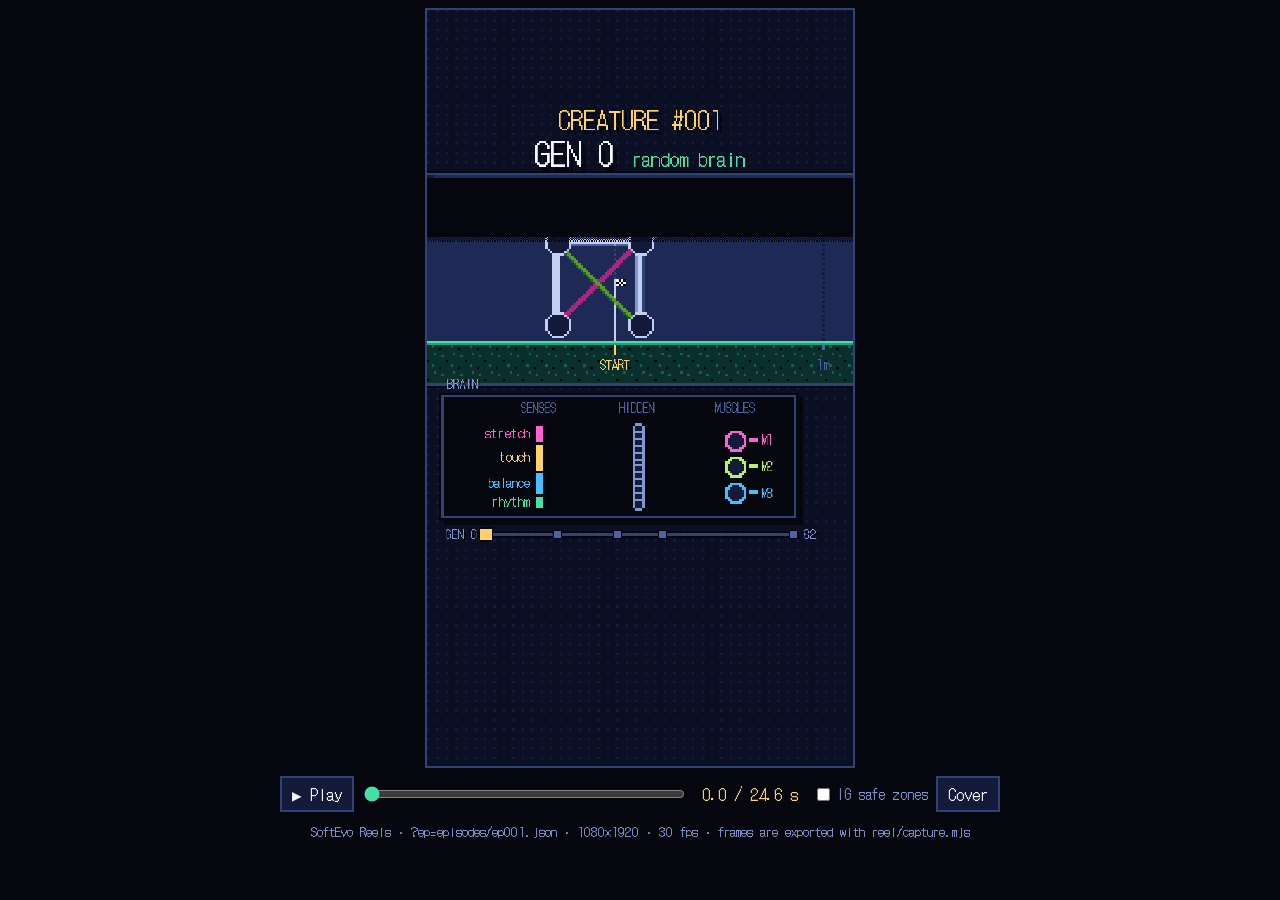
==== reel/index.html @ a3f1c566 "リール (Instagram の縦動画) の枠組みを追加 — 英語のみ - reel/make-episode.mjs: 体 (おまかせ・オーディション --cast) を進化させ、見せ場の世代を自動" ====
<!DOCTYPE html>
<html lang="en">
<head>
<meta charset="UTF-8">
<meta name="viewport" content="width=device-width, initial-scale=1.0">
<title>SoftEvo Reels</title>
<link rel="icon" href="../icons/icon-192.png">
<link rel="stylesheet" href="../fonts/dotgothic16.css">
<style>
  :root { --ink: #05060e; --n1: #0b0f24; --n2: #131a3a; --n4: #304377; --n6: #8197cf; --white: #f5f7ff; --t3: #43e0a8; --g2: #ffd166; }
  * { box-sizing: border-box; }
  body { margin: 0; background: var(--ink); color: var(--white); font-family: "DotGothic16", monospace; min-height: 100vh; display: flex; flex-direction: column; align-items: center; gap: 10px; padding: 10px; }
  #frame { height: min(84vh, calc((100vw - 20px) * 16 / 9)); aspect-ratio: 9 / 16; image-rendering: pixelated; background: var(--n1); outline: 2px solid var(--n4); }
  .bar { display: flex; gap: 8px; align-items: center; flex-wrap: wrap; justify-content: center; width: min(100%, 720px); }
  .bar button, .bar select { font: inherit; color: var(--white); background: var(--n2); border: 2px solid var(--n4); padding: 4px 10px; cursor: pointer; }
  .bar button:hover { background: var(--n4); }
  .bar input[type=range] { flex: 1; min-width: 160px; accent-color: var(--t3); }
  .bar label { display: flex; gap: 4px; align-items: center; color: var(--n6); font-size: 14px; }
  #time { font-variant-numeric: tabular-nums; min-width: 110px; text-align: center; color: var(--g2); }
  #note { color: var(--n6); font-size: 13px; text-align: center; max-width: 720px; }
  /* SoftEvo の描画部品はここで描いてから、1枚の 1080×1920 に合成する (画面には出さない) */
  #work { position: fixed; left: -4000px; top: 0; }
</style>
</head>
<body>
<canvas id="frame" width="1080" height="1920"></canvas>
<div class="bar">
  <button id="play">▶ Play</button>
  <input id="seek" type="range" min="0" max="0" value="0">
  <span id="time">0.0 / 0.0 s</span>
  <label><input id="guides" type="checkbox"> IG safe zones</label>
  <button id="cover">Cover</button>
</div>
<div id="note">SoftEvo Reels · ?ep=episodes/ep001.json · 1080×1920 · 30 fps · frames are exported with reel/capture.mjs</div>
<div id="work"><canvas id="w-world"></canvas><canvas id="w-brain"></canvas><canvas id="w-cover"></canvas></div>
<script type="module" src="reel.js"></script>
</body>
</html>
---- fonts/dotgothic16.css ----
/* DotGothic16 (SIL Open Font License 1.1 / fonts/OFL-DotGothic16.txt) — @fontsource/dotgothic16 から。必要な文字の分だけ読み込まれる */
@font-face {
  font-family: 'DotGothic16';
  font-style: normal;
  font-display: block;
  font-weight: 400;
  src: url(./dotgothic16-0-400-normal.woff2) format('woff2');
  unicode-range: U+25ee8,U+25f23,U+25f5c,U+25fd4,U+25fe0,U+25ffb,U+2600c,U+26017,U+26060,U+260ed,U+26222,U+2626a,U+26270,U+26286,U+2634c,U+26402,U+2667e,U+266b0,U+2671d,U+268dd,U+268ea,U+26951,U+2696f,U+26999,U+269dd,U+26a1e,U+26a58,U+26a8c,U+26ab7,U+26aff,U+26c29,U+26c73,U+26c9e,U+26cdd,U+26e40,U+26e65,U+26f94,U+26ff6-26ff8,U+270f4,U+2710d,U+27139,U+273da-273db,U+273fe,U+27410,U+27449,U+27614-27615,U+27631,U+27684,U+27693,U+2770e,U+27723,U+27752,U+278b2,U+27985,U+279b4,U+27a84,U+27bb3,U+27bbe,U+27bc7,U+27c3c,U+27cb8,U+27d73,U+27da0,U+27e10,U+27eaf,U+27fb7,U+2808a,U+280bb,U+28277,U+28282,U+282f3,U+283cd,U+2840c,U+28455,U+284dc,U+2856b,U+285c8-285c9,U+286d7,U+286fa,U+28946,U+28949,U+2896b,U+28987-28988,U+289ba-289bb,U+28a1e,U+28a29,U+28a43,U+28a71,U+28a99,U+28acd,U+28add,U+28ae4,U+28bc1,U+28bef,U+28cdd,U+28d10,U+28d71,U+28dfb,U+28e0f,U+28e17,U+28e1f,U+28e36,U+28e89,U+28eeb,U+28ef6,U+28f32,U+28ff8,U+292a0,U+292b1,U+29490,U+295cf,U+2967f,U+296f0,U+29719,U+29750,U+29810,U+298c6,U+29a72,U+29d4b,U+29ddb,U+29e15,U+29e3d,U+29e49,U+29e8a,U+29ec4,U+29edb,U+29ee9,U+29fce,U+29fd7,U+2a01a,U+2a02f,U+2a082,U+2a0f9,U+2a190,U+2a2b2,U+2a38c,U+2a437,U+2a5f1,U+2a602,U+2a61a,U+2a6b2,U+2a9e6,U+2b746,U+2b751,U+2b753,U+2b75a,U+2b75c,U+2b765,U+2b776-2b777,U+2b77c,U+2b782,U+2b789,U+2b78b,U+2b78e,U+2b794,U+2b7ac,U+2b7af,U+2b7bd,U+2b7c9,U+2b7cf,U+2b7d2,U+2b7d8,U+2b7f0,U+2b80d,U+2b817,U+2b81a,U+2d544,U+2e278,U+2e569,U+2e6ea,U+2f804,U+2f80f,U+2f815,U+2f818,U+2f81a,U+2f822,U+2f828,U+2f82c,U+2f833,U+2f83f,U+2f846,U+2f852,U+2f862,U+2f86d,U+2f873,U+2f877,U+2f884,U+2f899-2f89a,U+2f8a6,U+2f8ac,U+2f8b2,U+2f8b6,U+2f8d3,U+2f8db-2f8dc,U+2f8e1,U+2f8e5,U+2f8ea,U+2f8ed,U+2f8fc,U+2f903,U+2f90b,U+2f90f,U+2f91a,U+2f920-2f921,U+2f945,U+2f947,U+2f96c,U+2f995,U+2f9d0,U+2f9de-2f9df,U+2f9f4;
}
@font-face {
  font-family: 'DotGothic16';
  font-style: normal;
  font-display: block;
  font-weight: 400;
  src: url(./dotgothic16-1-400-normal.woff2) format('woff2');
  unicode-range: U+1f235-1f23b,U+1f240-1f248,U+1f250-1f251,U+2000b,U+20089-2008a,U+200a2,U+200a4,U+200b0,U+200f5,U+20158,U+201a2,U+20213,U+2032b,U+20371,U+20381,U+203f9,U+2044a,U+20509,U+2053f,U+205b1,U+205d6,U+20611,U+20628,U+206ec,U+2074f,U+207c8,U+20807,U+2083a,U+208b9,U+2090e,U+2097c,U+20984,U+2099d,U+20a64,U+20ad3,U+20b1d,U+20b9f,U+20bb7,U+20d45,U+20d58,U+20de1,U+20e64,U+20e6d,U+20e95,U+20f5f,U+21201,U+2123d,U+21255,U+21274,U+2127b,U+212d7,U+212e4,U+212fd,U+2131b,U+21336,U+21344,U+213c4,U+2146d-2146e,U+215d7,U+21647,U+216b4,U+21706,U+21742,U+218bd,U+219c3,U+21a1a,U+21c56,U+21d2d,U+21d45,U+21d62,U+21d78,U+21d92,U+21d9c,U+21da1,U+21db7,U+21de0,U+21e33-21e34,U+21f1e,U+21f76,U+21ffa,U+2217b,U+22218,U+2231e,U+223ad,U+22609,U+226f3,U+2285b,U+228ab,U+2298f,U+22ab8,U+22b46,U+22b4f-22b50,U+22ba6,U+22c1d,U+22c24,U+22de1,U+22e42,U+22feb,U+231b6,U+231c3-231c4,U+231f5,U+23372,U+233cc,U+233d0,U+233d2-233d3,U+233d5,U+233da,U+233df,U+233e4,U+233fe,U+2344a-2344b,U+23451,U+23465,U+234e4,U+2355a,U+23594,U+235c4,U+23638-2363a,U+23647,U+2370c,U+2371c,U+2373f,U+23763-23764,U+237e7,U+237f1,U+237ff,U+23824,U+2383d,U+23a98,U+23c7f,U+23cbe,U+23cfe,U+23d00,U+23d0e,U+23d40,U+23dd3,U+23df9-23dfa,U+23f7e,U+2404b,U+24096,U+24103,U+241c6,U+241fe,U+242ee,U+243bc,U+243d0,U+24629,U+246a5,U+247f1,U+24896,U+248e9,U+24a4d,U+24b56,U+24b6f,U+24c16,U+24d14,U+24e04,U+24e0e,U+24e37,U+24e6a,U+24e8b,U+24ff2,U+2504a,U+25055,U+25122,U+251a9,U+251cd,U+251e5,U+2521e,U+2524c,U+2542e,U+2548e,U+254d9,U+2550e,U+255a7,U+2567f,U+25771,U+257a9,U+257b4,U+25874,U+259c4,U+259cc,U+259d4,U+25ad7,U+25ae3-25ae4,U+25af1,U+25bb2,U+25c4b,U+25c64,U+25da1,U+25e2e,U+25e56,U+25e62,U+25e65,U+25ec2,U+25ed8;
}
@font-face {
  font-family: 'DotGothic16';
  font-style: normal;
  font-display: block;
  font-weight: 400;
  src: url(./dotgothic16-2-400-normal.woff2) format('woff2');
  unicode-range: U+ffd7,U+ffda-ffdc,U+ffe0-ffe2,U+ffe4,U+ffe6,U+ffe8-ffee,U+1f100-1f10c,U+1f110-1f16c,U+1f170-1f1ac,U+1f200-1f202,U+1f210-1f234;
}
@font-face {
  font-family: 'DotGothic16';
  font-style: normal;
  font-display: block;
  font-weight: 400;
  src: url(./dotgothic16-3-400-normal.woff2) format('woff2');
  unicode-range: U+fa10,U+fa12-fa6d,U+fb00-fb04,U+fe10-fe19,U+fe30-fe42,U+fe44-fe52,U+fe54-fe66,U+fe68-fe6b,U+ff02,U+ff04,U+ff07,U+ff51,U+ff5b,U+ff5d,U+ff5f-ff60,U+ff66,U+ff69,U+ff87,U+ffa1-ffbe,U+ffc2-ffc7,U+ffca-ffcf,U+ffd2-ffd6;
}
@font-face {
  font-family: 'DotGothic16';
  font-style: normal;
  font-display: block;
  font-weight: 400;
  src: url(./dotgothic16-4-400-normal.woff2) format('woff2');
  unicode-range: U+f92d-f959,U+f95b-f9f2,U+f9f4-fa0b,U+fa0e-fa0f;
}
@font-face {
  font-family: 'DotGothic16';
  font-style: normal;
  font-display: block;
  font-weight: 400;
  src: url(./dotgothic16-5-400-normal.woff2) format('woff2');
  unicode-range: U+9e8b-9e8c,U+9e8e-9e8f,U+9e91-9e92,U+9e95-9e96,U+9e98,U+9e9b,U+9e9d-9e9e,U+9ea4-9ea5,U+9ea8-9eaa,U+9eac-9eb0,U+9eb3-9eb5,U+9eb8,U+9ebc-9ebf,U+9ec3,U+9ec6,U+9ec8,U+9ecb-9ecd,U+9ecf-9ed1,U+9ed4-9ed5,U+9ed8,U+9edb-9ee0,U+9ee4-9ee5,U+9ee7-9ee8,U+9eec-9ef2,U+9ef4-9ef9,U+9efb-9eff,U+9f02-9f03,U+9f07-9f09,U+9f0e-9f12,U+9f14-9f17,U+9f19-9f1b,U+9f1f-9f22,U+9f26,U+9f2a-9f2c,U+9f2f,U+9f31-9f32,U+9f34,U+9f37,U+9f39-9f3a,U+9f3c-9f3f,U+9f41,U+9f43-9f47,U+9f4a,U+9f4e-9f50,U+9f52-9f58,U+9f5a,U+9f5d-9f61,U+9f63,U+9f66-9f6a,U+9f6c-9f73,U+9f75-9f77,U+9f7a,U+9f7d,U+9f7f,U+9f8f-9f92,U+9f94-9f97,U+9f99,U+9f9c-9fa3,U+9fa5,U+9fb4,U+9fbc-9fc2,U+9fc4,U+9fc6,U+9fcc,U+f900-f92c;
}
@font-face {
  font-family: 'DotGothic16';
  font-style: normal;
  font-display: block;
  font-weight: 400;
  src: url(./dotgothic16-6-400-normal.woff2) format('woff2');
  unicode-range: U+9c3e,U+9c41,U+9c43-9c4a,U+9c4e-9c50,U+9c52-9c54,U+9c56,U+9c58,U+9c5a-9c61,U+9c63,U+9c65,U+9c67-9c6b,U+9c6d-9c6e,U+9c70,U+9c72,U+9c75-9c78,U+9c7a-9c7c,U+9ce6-9ce7,U+9ceb-9cec,U+9cf0,U+9cf2,U+9cf6-9cf7,U+9cf9,U+9d02-9d03,U+9d06-9d09,U+9d0b,U+9d0e,U+9d11-9d12,U+9d15,U+9d17-9d18,U+9d1b-9d1f,U+9d23,U+9d26,U+9d2a-9d2c,U+9d2f-9d30,U+9d32-9d34,U+9d3a,U+9d3c-9d3f,U+9d41-9d48,U+9d4a,U+9d50-9d54,U+9d59,U+9d5d-9d65,U+9d69-9d6c,U+9d6f-9d70,U+9d72-9d73,U+9d76-9d77,U+9d7a-9d7c,U+9d7e,U+9d83-9d84,U+9d86-9d87,U+9d89-9d8a,U+9d8d-9d8e,U+9d92-9d93,U+9d95-9d9a,U+9da1,U+9da4,U+9da9-9dac,U+9dae,U+9db1-9db2,U+9db5,U+9db8-9dbd,U+9dbf-9dc4,U+9dc6-9dc7,U+9dc9-9dca,U+9dcf,U+9dd3-9dd7,U+9dd9-9dda,U+9dde-9de0,U+9de3,U+9de5-9de7,U+9de9,U+9deb,U+9ded-9df0,U+9df3-9df4,U+9df8,U+9dfd-9dfe,U+9e02,U+9e07,U+9e0a,U+9e0d-9e0e,U+9e10-9e12,U+9e15-9e16,U+9e19-9e1f,U+9e75,U+9e79-9e7d,U+9e80-9e85,U+9e87-9e88;
}
@font-face {
  font-family: 'DotGothic16';
  font-style: normal;
  font-display: block;
  font-weight: 400;
  src: url(./dotgothic16-7-400-normal.woff2) format('woff2');
  unicode-range: U+9ae5-9ae7,U+9ae9,U+9aeb-9aec,U+9aee-9aef,U+9af1-9af5,U+9af7,U+9af9-9afb,U+9afd,U+9aff-9b06,U+9b08-9b09,U+9b0b-9b0e,U+9b10,U+9b12,U+9b16,U+9b18-9b1d,U+9b1f-9b20,U+9b22-9b23,U+9b25-9b2f,U+9b32-9b35,U+9b37,U+9b39-9b3b,U+9b3d,U+9b43-9b44,U+9b48,U+9b4b-9b4f,U+9b51,U+9b55-9b58,U+9b5b,U+9b5e,U+9b61,U+9b63,U+9b65-9b66,U+9b68,U+9b6a-9b6f,U+9b72-9b79,U+9b7f-9b80,U+9b83-9b87,U+9b89-9b8b,U+9b8d,U+9b8f-9b94,U+9b96-9b97,U+9b9a,U+9b9d-9ba0,U+9ba6-9ba7,U+9ba9-9baa,U+9bac,U+9bb0-9bb2,U+9bb4,U+9bb7-9bb9,U+9bbb-9bbc,U+9bbe-9bc1,U+9bc6-9bc8,U+9bca,U+9bce-9bd2,U+9bd4,U+9bd7-9bd8,U+9bdd,U+9bdf,U+9be1-9be5,U+9be7,U+9bea-9beb,U+9bee-9bf3,U+9bf5,U+9bf7-9bfa,U+9bfd,U+9bff-9c00,U+9c02,U+9c04,U+9c06,U+9c08-9c0d,U+9c0f-9c16,U+9c18-9c1e,U+9c21-9c2a,U+9c2d-9c32,U+9c35-9c37,U+9c39-9c3a,U+9c3d;
}
@font-face {
  font-family: 'DotGothic16';
  font-style: normal;
  font-display: block;
  font-weight: 400;
  src: url(./dotgothic16-8-400-normal.woff2) format('woff2');
  unicode-range: U+98eb,U+98ed-98ee,U+98f0-98f1,U+98f3,U+98f6,U+9902,U+9907-9909,U+9911-9912,U+9914-9918,U+991a-9922,U+9924,U+9926-9927,U+992b-992c,U+992e,U+9931-9935,U+9939-993e,U+9940-9942,U+9945-9949,U+994b-994e,U+9950-9952,U+9954-9955,U+9958-9959,U+995b-995c,U+995e-9960,U+9963,U+9997-9998,U+999b,U+999d-999f,U+99a3,U+99a5-99a6,U+99a8,U+99ad-99ae,U+99b0-99b2,U+99b5,U+99b9-99ba,U+99bc-99bd,U+99bf,U+99c1,U+99c3,U+99c8-99c9,U+99d1,U+99d3-99d5,U+99d8-99df,U+99e1-99e2,U+99e7,U+99ea-99ee,U+99f0-99f2,U+99f4-99f5,U+99f8-99f9,U+99fb-99fe,U+9a01-9a05,U+9a08,U+9a0a-9a0c,U+9a0f-9a11,U+9a16,U+9a1a,U+9a1e,U+9a20,U+9a22-9a24,U+9a27,U+9a2b,U+9a2d-9a2e,U+9a31,U+9a33,U+9a35-9a38,U+9a3e,U+9a40-9a45,U+9a47,U+9a4a-9a4e,U+9a51-9a52,U+9a54-9a58,U+9a5b,U+9a5d,U+9a5f,U+9a62,U+9a64-9a65,U+9a69-9a6c,U+9aaa,U+9aac-9ab0,U+9ab2,U+9ab4-9ab7,U+9ab9,U+9abb-9ac1,U+9ac3,U+9ac6,U+9ac8,U+9ace-9ad3,U+9ad5-9ad7,U+9adb-9adc,U+9ade-9ae0,U+9ae2-9ae4;
}
@font-face {
  font-family: 'DotGothic16';
  font-style: normal;
  font-display: block;
  font-weight: 400;
  src: url(./dotgothic16-9-400-normal.woff2) format('woff2');
  unicode-range: U+971d,U+9721-9724,U+9728,U+972a,U+9730-9731,U+9733,U+9736,U+9738-9739,U+973b,U+973d-973e,U+9741-9744,U+9746-974a,U+974d-974f,U+9751,U+9755,U+9757-9758,U+975a-975c,U+9760-9761,U+9763-9764,U+9766-9768,U+976a-976b,U+976e,U+9771,U+9773,U+9776-977d,U+977f-9781,U+9785-9786,U+9789,U+978b,U+978f-9790,U+9795-9797,U+9799-979a,U+979c,U+979e-97a0,U+97a2-97a3,U+97a6,U+97a8,U+97ab-97ac,U+97ae,U+97b1-97b6,U+97b8-97ba,U+97bc,U+97be-97bf,U+97c1,U+97c3-97ce,U+97d0-97d1,U+97d4,U+97d7-97d9,U+97db-97de,U+97e0-97e1,U+97e4,U+97e6,U+97ed-97ef,U+97f1-97f2,U+97f4-97f8,U+97fa,U+9804,U+9807,U+980a,U+980c-980f,U+9814,U+9816-9817,U+9819-981a,U+981c,U+981e,U+9820-9821,U+9823-9826,U+982b,U+982e-9830,U+9832-9835,U+9837,U+9839,U+983d-983e,U+9844,U+9846-9847,U+984a-984b,U+984f,U+9851-9853,U+9856-9857,U+9859-985b,U+9862-9863,U+9865-9866,U+986a-986c,U+986f-9871,U+9873-9875,U+98aa-98ab,U+98ad-98ae,U+98b0-98b1,U+98b4,U+98b6-98b8,U+98ba-98bc,U+98bf,U+98c2-98c8,U+98cb-98cc,U+98ce,U+98dc,U+98de,U+98e0-98e1,U+98e3,U+98e5-98e7,U+98e9-98ea;
}
@font-face {
  font-family: 'DotGothic16';
  font-style: normal;
  font-display: block;
  font-weight: 400;
  src: url(./dotgothic16-10-400-normal.woff2) format('woff2');
  unicode-range: U+944a,U+944c,U+9452-9453,U+9455,U+9459-945c,U+945e-9463,U+9468,U+946a-946b,U+946d-9472,U+9475,U+9477,U+947c-947f,U+9481,U+9483-9485,U+9578-9579,U+957e-957f,U+9582,U+9584,U+9586-9588,U+958a,U+958c-958f,U+9592,U+9594,U+9596,U+9598-9599,U+959d-95a1,U+95a4,U+95a6-95a9,U+95ab-95ad,U+95b1,U+95b4,U+95b6,U+95b9-95bf,U+95c3,U+95c6,U+95c8-95cd,U+95d0-95d6,U+95d9-95da,U+95dc-95e2,U+95e4-95e6,U+95e8,U+961d-961e,U+9621-9622,U+9624-9626,U+9628,U+962c,U+962e-962f,U+9631,U+9633-9634,U+9637-963a,U+963c-963d,U+9641-9642,U+964b-964c,U+964f,U+9652,U+9654,U+9656-9658,U+965c-965f,U+9661,U+9666,U+966a,U+966c,U+966e,U+9672,U+9674,U+9677,U+967b-967c,U+967e-967f,U+9681-9684,U+9689,U+968b,U+968d,U+9691,U+9695-9698,U+969a,U+969d,U+969f,U+96a4-96aa,U+96ae-96b4,U+96b6,U+96b8-96bb,U+96bd,U+96c1,U+96c9-96cb,U+96cd-96ce,U+96d2,U+96d5-96d6,U+96d8-96da,U+96dc-96df,U+96e9,U+96ef,U+96f1,U+96f9-96fa,U+9702-9706,U+9708-9709,U+970d-970f,U+9711,U+9713-9714,U+9716,U+9719-971b;
}
@font-face {
  font-family: 'DotGothic16';
  font-style: normal;
  font-display: block;
  font-weight: 400;
  src: url(./dotgothic16-11-400-normal.woff2) format('woff2');
  unicode-range: U+92bc-92bd,U+92bf-92c3,U+92c5-92c8,U+92cb-92d0,U+92d2-92d3,U+92d5,U+92d7-92d9,U+92dc-92dd,U+92df-92e1,U+92e3-92e5,U+92e7-92ea,U+92ec,U+92ee,U+92f0,U+92f2,U+92f7-92fb,U+92ff-9300,U+9302,U+9304,U+9308,U+930d,U+930f-9311,U+9314-9315,U+9318-931a,U+931c-931f,U+9321-9325,U+9327-932b,U+932e,U+9333-9337,U+933a-933b,U+9344,U+9347-934a,U+934d,U+9350-9352,U+9354-9358,U+935a,U+935c,U+935e,U+9360,U+9364-9365,U+9367,U+9369-936d,U+936f-9371,U+9373-9374,U+9376,U+937a,U+937d-9382,U+9388,U+938a-938b,U+938d,U+938f,U+9392,U+9394-9395,U+9397-9398,U+939a-939b,U+939e,U+93a1,U+93a3-93a4,U+93a6,U+93a8-93a9,U+93ab-93ad,U+93b0,U+93b4-93b6,U+93b9-93bb,U+93c1,U+93c3-93cd,U+93d0-93d1,U+93d3,U+93d6-93d9,U+93dc-93df,U+93e2,U+93e4-93e8,U+93f1,U+93f5,U+93f7-93fb,U+93fd,U+9401-9404,U+9407-9409,U+940d-9410,U+9413-9417,U+9419-941a,U+941f,U+9421,U+942b,U+942e-942f,U+9431-9434,U+9436,U+9438,U+943a-943b,U+943d,U+943f,U+9441,U+9443-9445,U+9448;
}
@font-face {
  font-family: 'DotGothic16';
  font-style: normal;
  font-display: block;
  font-weight: 400;
  src: url(./dotgothic16-12-400-normal.woff2) format('woff2');
  unicode-range: U+9143,U+9146-914c,U+914f,U+9153,U+9156-915b,U+9161,U+9163-9165,U+9167,U+9169,U+916d,U+9172-9174,U+9179-917b,U+9181-9183,U+9185-9187,U+9189-918b,U+918e,U+9191,U+9193-9195,U+9197-9198,U+919e,U+91a1-91a2,U+91a6,U+91a8,U+91aa-91b6,U+91ba-91bd,U+91bf-91c6,U+91c9,U+91cb,U+91d0,U+91d3-91d4,U+91d6-91d7,U+91d9-91db,U+91de-91df,U+91e1,U+91e4-91e6,U+91e9-91ea,U+91ec-91f1,U+91f5-91f7,U+91f9,U+91fb-91fd,U+91ff-9201,U+9204-9207,U+9209-920a,U+920c,U+920e,U+9210-9218,U+921c-921e,U+9223-9226,U+9228-9229,U+922c,U+922e-9230,U+9233,U+9235-923a,U+923c,U+923e-9240,U+9242-9243,U+9245-924b,U+924d-9251,U+9256-925a,U+925c-925e,U+9260-9261,U+9264-9269,U+926e-9270,U+9275-9279,U+927b-927f,U+9288-928a,U+928d-928e,U+9291-9293,U+9295-9297,U+9299,U+929b-929c,U+929f-92a0,U+92a4-92a5,U+92a7-92a8,U+92ab,U+92af,U+92b2-92b3,U+92b6-92bb;
}
@font-face {
  font-family: 'DotGothic16';
  font-style: normal;
  font-display: block;
  font-weight: 400;
  src: url(./dotgothic16-13-400-normal.woff2) format('woff2');
  unicode-range: U+8f52-8f55,U+8f57-8f58,U+8f5c-8f5e,U+8f61-8f66,U+8f9c-8f9d,U+8f9f-8fa2,U+8fa4-8fa8,U+8fad-8faf,U+8fb4-8fb8,U+8fbe,U+8fc0-8fc2,U+8fc6,U+8fc8,U+8fca-8fcb,U+8fcd,U+8fd0,U+8fd2-8fd3,U+8fd5,U+8fda,U+8fe0,U+8fe2-8fe5,U+8fe8-8fea,U+8fed-8fef,U+8ff1,U+8ff4-8ff6,U+8ff8-8ffb,U+8ffe,U+9002,U+9004-9005,U+9008,U+900b-900e,U+9011,U+9013,U+9015-9016,U+9018,U+901b,U+901e,U+9021,U+9027-902a,U+902c-902d,U+902f,U+9033-9037,U+9039,U+903c,U+903e-903f,U+9041,U+9043-9044,U+9049,U+904c,U+904f-9052,U+9056,U+9058,U+905b-905e,U+9062,U+9066-9068,U+906c,U+906f-9070,U+9072,U+9074,U+9076,U+9079,U+9080-9083,U+9085,U+9087-9088,U+908b-908c,U+908e-9090,U+9095,U+9097-9099,U+909b,U+90a0-90a2,U+90a5,U+90a8,U+90af-90b6,U+90bd-90be,U+90c3-90c5,U+90c7-90c9,U+90cc,U+90d2,U+90d5,U+90d7-90d9,U+90db-90df,U+90e2,U+90e4-90e5,U+90eb,U+90ef-90f0,U+90f2,U+90f4,U+90f6,U+90fe-9100,U+9102,U+9104-9106,U+9108,U+910d,U+9110,U+9112,U+9114-911a,U+911c,U+911e,U+9120,U+9122-9123,U+9125,U+9127,U+9129,U+912d-9132,U+9134,U+9136-9137,U+9139-913a,U+913c-913d;
}
@font-face {
  font-family: 'DotGothic16';
  font-style: normal;
  font-display: block;
  font-weight: 400;
  src: url(./dotgothic16-14-400-normal.woff2) format('woff2');
  unicode-range: U+8dc0,U+8dc2,U+8dc5-8dc8,U+8dca-8dcc,U+8dce-8dcf,U+8dd1,U+8dd4-8dd7,U+8dd9-8ddb,U+8ddf,U+8de3-8de5,U+8de7,U+8dea-8dec,U+8df0-8df2,U+8df4,U+8dfc-8dfd,U+8dff,U+8e01,U+8e04-8e06,U+8e08-8e09,U+8e0b-8e0c,U+8e10-8e11,U+8e14,U+8e16,U+8e1d-8e23,U+8e26-8e27,U+8e30-8e31,U+8e33-8e39,U+8e3d,U+8e40-8e42,U+8e44,U+8e47-8e50,U+8e54-8e55,U+8e59,U+8e5b-8e64,U+8e69,U+8e6c-8e6d,U+8e6f-8e72,U+8e75-8e77,U+8e79-8e7c,U+8e81-8e85,U+8e89,U+8e8b,U+8e90-8e95,U+8e98-8e9b,U+8e9d-8e9e,U+8ea1-8ea2,U+8ea7,U+8ea9-8eaa,U+8eac-8eb1,U+8eb3,U+8eb5-8eb6,U+8eba-8ebb,U+8ebe,U+8ec0-8ec1,U+8ec3-8ec8,U+8ecb,U+8ecf,U+8ed1,U+8ed4,U+8edb-8edc,U+8ee3,U+8ee8,U+8eeb,U+8eed-8eee,U+8ef0-8ef1,U+8ef7,U+8ef9-8efc,U+8efe,U+8f00,U+8f02,U+8f05,U+8f07-8f08,U+8f0a,U+8f0f-8f10,U+8f12-8f13,U+8f15-8f19,U+8f1b-8f1c,U+8f1e-8f21,U+8f23,U+8f25-8f28,U+8f2b-8f2f,U+8f33-8f37,U+8f39-8f3b,U+8f3e,U+8f40-8f43,U+8f45-8f47,U+8f49-8f4a,U+8f4c-8f4f,U+8f51;
}
@font-face {
  font-family: 'DotGothic16';
  font-style: normal;
  font-display: block;
  font-weight: 400;
  src: url(./dotgothic16-15-400-normal.woff2) format('woff2');
  unicode-range: U+8b2d,U+8b30,U+8b37,U+8b3c,U+8b3e,U+8b41-8b46,U+8b48-8b49,U+8b4c-8b4f,U+8b51-8b54,U+8b56,U+8b59,U+8b5b,U+8b5e-8b5f,U+8b63,U+8b69,U+8b6b-8b6d,U+8b6f,U+8b71,U+8b74,U+8b76,U+8b78-8b79,U+8b7c-8b81,U+8b84-8b85,U+8b8a-8b8f,U+8b92-8b96,U+8b99-8b9a,U+8b9c-8ba0,U+8c38-8c3a,U+8c3d-8c3f,U+8c41,U+8c45,U+8c47-8c49,U+8c4b-8c4c,U+8c4e-8c51,U+8c53-8c55,U+8c57-8c59,U+8c5b,U+8c5d,U+8c62-8c64,U+8c66,U+8c68-8c69,U+8c6b-8c6d,U+8c73,U+8c75-8c76,U+8c78,U+8c7a-8c7c,U+8c7e,U+8c82,U+8c85-8c87,U+8c89-8c8b,U+8c8d-8c8e,U+8c90,U+8c92-8c94,U+8c98-8c99,U+8c9b-8c9c,U+8c9f,U+8ca4,U+8cad-8cae,U+8cb2-8cb3,U+8cb6,U+8cb9-8cba,U+8cbd,U+8cc1-8cc2,U+8cc4-8cc6,U+8cc8-8cc9,U+8ccb,U+8ccd-8ccf,U+8cd2,U+8cd5-8cd6,U+8cd9-8cda,U+8cdd,U+8ce1,U+8ce3-8ce4,U+8ce6,U+8ce8,U+8cec,U+8cef-8cf2,U+8cf4-8cf5,U+8cf7-8cf8,U+8cfa-8cfb,U+8cfd-8cff,U+8d01,U+8d03-8d04,U+8d07,U+8d09-8d0b,U+8d0d-8d10,U+8d12-8d14,U+8d16-8d17,U+8d1b-8d1d,U+8d65,U+8d67,U+8d69,U+8d6b-8d6e,U+8d71,U+8d73,U+8d76,U+8d7f,U+8d81-8d82,U+8d84,U+8d88,U+8d8d,U+8d90-8d91,U+8d95,U+8d99,U+8d9e-8da0,U+8da6,U+8da8,U+8dab-8dac,U+8daf,U+8db2,U+8db5,U+8db7,U+8db9-8dbc,U+8dbe;
}
@font-face {
  font-family: 'DotGothic16';
  font-style: normal;
  font-display: block;
  font-weight: 400;
  src: url(./dotgothic16-16-400-normal.woff2) format('woff2');
  unicode-range: U+8973-8975,U+8977,U+897a-897e,U+8980,U+8983,U+8988-898a,U+898d,U+8990,U+8993-8995,U+8998,U+899b-899c,U+899f-89a1,U+89a5-89a6,U+89a9,U+89ac,U+89af-89b0,U+89b2,U+89b4-89b7,U+89ba,U+89bc-89bd,U+89bf-89c1,U+89d4-89d8,U+89da,U+89dc-89dd,U+89e5,U+89e7,U+89e9,U+89eb,U+89ed,U+89f1,U+89f3-89f4,U+89f6,U+89f8-89f9,U+89fd,U+89ff,U+8a01,U+8a04-8a05,U+8a07,U+8a0c,U+8a0f-8a12,U+8a14-8a16,U+8a1b,U+8a1d-8a1e,U+8a20-8a22,U+8a24-8a26,U+8a2b-8a2c,U+8a2f,U+8a35-8a37,U+8a3b,U+8a3d-8a3e,U+8a40-8a41,U+8a43,U+8a45-8a49,U+8a4d-8a4e,U+8a51-8a54,U+8a56-8a58,U+8a5b-8a5d,U+8a61-8a62,U+8a65,U+8a67,U+8a6c-8a6d,U+8a75-8a77,U+8a79-8a7c,U+8a7e-8a80,U+8a82-8a86,U+8a8b,U+8a8f-8a92,U+8a96-8a97,U+8a99-8a9a,U+8a9f,U+8aa1,U+8aa3,U+8aa5-8aaa,U+8aae-8aaf,U+8ab3,U+8ab6-8ab7,U+8abb-8abc,U+8abe,U+8ac2-8ac4,U+8ac6,U+8ac8-8aca,U+8acc-8acd,U+8ad0-8ad1,U+8ad3-8ad5,U+8ad7,U+8ada-8ae2,U+8ae4,U+8ae7,U+8aeb-8aec,U+8aee,U+8af0-8af1,U+8af3-8af7,U+8afa,U+8afc,U+8aff,U+8b01-8b02,U+8b04-8b07,U+8b0a-8b0d,U+8b0f-8b11,U+8b14,U+8b16,U+8b1a,U+8b1c,U+8b1e-8b20,U+8b26,U+8b28,U+8b2b-8b2c;
}
@font-face {
  font-family: 'DotGothic16';
  font-style: normal;
  font-display: block;
  font-weight: 400;
  src: url(./dotgothic16-17-400-normal.woff2) format('woff2');
  unicode-range: U+87e2-87e6,U+87ea-87ed,U+87ef,U+87f1,U+87f3,U+87f5-87f8,U+87fa-87fb,U+87fe-87ff,U+8801,U+8803,U+8805-8807,U+8809-880b,U+880d-8816,U+8818-881c,U+881e-881f,U+8821-8822,U+8827-8828,U+882d-882e,U+8830-8832,U+8835-8836,U+8839-883c,U+8841-8845,U+8848-884b,U+884d-884e,U+8851-8852,U+8855-8856,U+8858-885a,U+885c,U+885e-8860,U+8862,U+8864,U+8869,U+886b,U+886e-886f,U+8871-8872,U+8875,U+8877,U+8879,U+887b,U+887d-887e,U+8880-8882,U+8888,U+888d,U+8892,U+8897-889c,U+889e-88a0,U+88a2,U+88a4,U+88a8,U+88aa,U+88ae,U+88b0-88b1,U+88b5,U+88b7,U+88ba,U+88bc-88c0,U+88c3-88c4,U+88c6,U+88ca-88ce,U+88d1-88d4,U+88d8-88d9,U+88db,U+88dd-88e1,U+88e7-88e8,U+88ef-88f2,U+88f4-88f5,U+88f7,U+88f9,U+88fc,U+8901-8902,U+8904,U+8906,U+890a,U+890c-890f,U+8913,U+8915-8916,U+8918-891a,U+891c-891e,U+8920,U+8925-8928,U+892a-892b,U+8930-8932,U+8935-893b,U+893e,U+8940-8946,U+8949,U+894c-894d,U+894f,U+8952,U+8956-8957,U+895a-895c,U+895e,U+8960-8964,U+8966,U+896a-896b,U+896d-8970;
}
@font-face {
  font-family: 'DotGothic16';
  font-style: normal;
  font-display: block;
  font-weight: 400;
  src: url(./dotgothic16-18-400-normal.woff2) format('woff2');
  unicode-range: U+8655-8659,U+865b,U+865d-8664,U+8667,U+8669,U+866c,U+866f,U+8671,U+8675-8677,U+867a-867b,U+867d,U+8687-8689,U+868b-868d,U+8691,U+8693,U+8695-8696,U+8698,U+869a,U+869c-869d,U+86a1,U+86a3-86a4,U+86a6-86ab,U+86ad,U+86af-86b1,U+86b3-86b9,U+86bf-86c1,U+86c3-86c6,U+86c9,U+86cb,U+86ce,U+86d1-86d2,U+86d4-86d5,U+86d7,U+86da,U+86dc,U+86de-86e0,U+86e3-86e7,U+86e9,U+86ec-86ed,U+86ef,U+86f8-86fe,U+8700,U+8703-870b,U+870d-8714,U+8719-871a,U+871e-871f,U+8721-8723,U+8725,U+8728-8729,U+872e-872f,U+8731-8732,U+8734,U+8737,U+8739-8740,U+8743,U+8745,U+8749,U+874b-874e,U+8751,U+8753,U+8755,U+8757-8759,U+875d,U+875f-8761,U+8763-8766,U+8768,U+876a,U+876e-876f,U+8771-8772,U+8774,U+8778,U+877b-877c,U+877f,U+8782-8789,U+878b-878c,U+878e,U+8790,U+8793,U+8795,U+8797-8799,U+879e-87a0,U+87a2-87a3,U+87a7,U+87ab-87af,U+87b1,U+87b3,U+87b5,U+87bb,U+87bd-87c1,U+87c4,U+87c6-87cb,U+87ce,U+87d0,U+87d2,U+87d5-87d6,U+87d9-87da,U+87dc,U+87df-87e0;
}
@font-face {
  font-family: 'DotGothic16';
  font-style: normal;
  font-display: block;
  font-weight: 400;
  src: url(./dotgothic16-19-400-normal.woff2) format('woff2');
  unicode-range: U+84b4,U+84b9-84bb,U+84bd-84c2,U+84c6-84ca,U+84cc-84d1,U+84d3,U+84d6,U+84d9-84da,U+84dc,U+84e7,U+84ea,U+84ec,U+84ef-84f2,U+84f4,U+84f7,U+84fa-84fd,U+84ff-8500,U+8502-8503,U+8506-8507,U+850c,U+850e,U+8510,U+8514-8515,U+8517-8518,U+851a-851c,U+851e-851f,U+8521-8525,U+8527,U+852a-852c,U+852f,U+8532-8534,U+8536,U+853e-8541,U+8543,U+8546,U+8548,U+854a-854b,U+854f-8553,U+8555-855a,U+855c-8564,U+8569-856b,U+856d,U+856f,U+8577,U+8579-857b,U+857d-8581,U+8585-8586,U+8588-858c,U+858f-8591,U+8593,U+8597-8598,U+859b-859d,U+859f-85a0,U+85a2,U+85a4-85a5,U+85a7-85a8,U+85ad-85b0,U+85b4,U+85b6-85ba,U+85bc-85bf,U+85c1-85c2,U+85c7,U+85c9-85cb,U+85ce-85d0,U+85d5,U+85d8-85da,U+85dc,U+85df-85e1,U+85e5-85e6,U+85e8,U+85ed,U+85f3-85f4,U+85f6-85f7,U+85f9-85fa,U+85fc,U+85fe-8600,U+8602,U+8604-8606,U+860a-860b,U+860d-860e,U+8610-8613,U+8616-861b,U+861e,U+8621-8622,U+8624,U+8627,U+8629,U+862f-8630,U+8636,U+8638-863a,U+863c-863d,U+863f-8642,U+8646,U+864d,U+8652-8654;
}
@font-face {
  font-family: 'DotGothic16';
  font-style: normal;
  font-display: block;
  font-weight: 400;
  src: url(./dotgothic16-20-400-normal.woff2) format('woff2');
  unicode-range: U+82e8,U+82ea,U+82ed,U+82ef,U+82f3-82f4,U+82f6-82f7,U+82f9,U+82fb,U+82fd-82fe,U+8300-8301,U+8303,U+8306-8308,U+830a-830c,U+8316-8318,U+831b,U+831d-831f,U+8321-8323,U+832b-8335,U+8337,U+833a,U+833c-833d,U+8340,U+8342-8347,U+834a,U+834d-8351,U+8353-8357,U+835a,U+8362-8363,U+8370,U+8373,U+8375,U+8378,U+837c-837d,U+837f-8380,U+8382,U+8384-8387,U+838a,U+838d-838e,U+8392-8396,U+8398-83a0,U+83a2,U+83a6-83ad,U+83b1,U+83b5,U+83bd-83c1,U+83c7,U+83c9,U+83ce-83d1,U+83d4,U+83d6,U+83d8,U+83dd,U+83df-83e1,U+83e5,U+83e8,U+83ea-83eb,U+83f0,U+83f2,U+83f4,U+83f6-83f9,U+83fb-83fd,U+8401,U+8403-8404,U+8406-8407,U+840a-840b,U+840d,U+840f,U+8411,U+8413,U+8415,U+8417,U+8419,U+8420,U+8422,U+842a,U+842f,U+8431,U+8435,U+8438-8439,U+843c,U+8445-8448,U+844a,U+844d-844f,U+8451-8452,U+8456,U+8458-845a,U+845c,U+845f-8462,U+8464-8467,U+8469-846b,U+846d-8470,U+8473-8474,U+8476-847a,U+847c-847d,U+8481-8482,U+8484-8485,U+848b,U+8490,U+8492-8493,U+8495,U+8497,U+849c,U+849e-849f,U+84a1,U+84a6,U+84a8-84aa,U+84ad,U+84af,U+84b1;
}
@font-face {
  font-family: 'DotGothic16';
  font-style: normal;
  font-display: block;
  font-weight: 400;
  src: url(./dotgothic16-21-400-normal.woff2) format('woff2');
  unicode-range: U+814a,U+814c,U+8151-8153,U+8157,U+815f-8161,U+8165-8169,U+816d-816f,U+8171,U+8173-8174,U+8177,U+8180-8186,U+8188,U+818a-818b,U+818e,U+8190,U+8193,U+8195-8196,U+8198,U+819b,U+819e,U+81a0,U+81a2,U+81a4,U+81a9,U+81ae,U+81b0,U+81b2,U+81b4-81b5,U+81b8,U+81ba-81bb,U+81bd-81be,U+81c0-81c3,U+81c5-81c6,U+81c8-81cb,U+81cd-81cf,U+81d1,U+81d5-81db,U+81dd-81e1,U+81e4-81e5,U+81e7,U+81eb-81ec,U+81ef-81f2,U+81f5-81f6,U+81f8-81fb,U+81fd-8205,U+8209-820b,U+820d,U+820f,U+8212-8214,U+8216,U+8219-821d,U+8221-8222,U+8228-8229,U+822b,U+822e,U+8232-8235,U+8237-8238,U+823a,U+823c,U+8240,U+8243-8246,U+8249,U+824b,U+824e-824f,U+8251,U+8256-825a,U+825c-825d,U+825f-8260,U+8262-8264,U+8267-8268,U+826a-826b,U+826d-826e,U+8271,U+8274,U+8277,U+8279,U+827b,U+827d-8281,U+8283-8284,U+8287,U+8289-828a,U+828d-828e,U+8291-8294,U+8296,U+8298-829b,U+829f-82a1,U+82a3-82a4,U+82a7-82ac,U+82ae,U+82b0,U+82b2,U+82b4,U+82b7,U+82ba-82bc,U+82be-82bf,U+82c5-82c6,U+82d0,U+82d2-82d3,U+82d5,U+82d9-82da,U+82dc,U+82de-82e4,U+82e7;
}
@font-face {
  font-family: 'DotGothic16';
  font-style: normal;
  font-display: block;
  font-weight: 400;
  src: url(./dotgothic16-22-400-normal.woff2) format('woff2');
  unicode-range: U+7f77-7f79,U+7f7d-7f80,U+7f82-7f83,U+7f86-7f88,U+7f8b-7f8d,U+7f8f-7f91,U+7f94,U+7f96-7f97,U+7f9a,U+7f9c-7f9d,U+7fa1-7fa3,U+7fa6,U+7faa,U+7fad-7faf,U+7fb2,U+7fb4,U+7fb6,U+7fb8-7fb9,U+7fbc,U+7fbf-7fc0,U+7fc3,U+7fc5-7fc6,U+7fc8,U+7fca,U+7fce-7fcf,U+7fd5,U+7fdb,U+7fdf,U+7fe1,U+7fe3,U+7fe5-7fe6,U+7fe8-7fe9,U+7feb-7fec,U+7fee-7ff0,U+7ff2-7ff3,U+7ff9-7ffa,U+7ffd-7fff,U+8002,U+8004,U+8006-8008,U+800a-800f,U+8011-8014,U+8016,U+8018-8019,U+801c-8021,U+8024,U+8026,U+8028,U+802c,U+802e,U+8030,U+8034-8035,U+8037,U+8039-8040,U+8043-8044,U+8046,U+804a,U+8052,U+8058,U+805a,U+805f-8060,U+8062,U+8064,U+8066,U+8068,U+806d,U+806f-8073,U+8075-8076,U+8079,U+807b,U+807d-8081,U+8084-8088,U+808b,U+808e,U+8093,U+8099-809a,U+809c,U+809e,U+80a4,U+80a6-80a7,U+80ab-80ad,U+80b1,U+80b8-80b9,U+80c4-80c5,U+80c8,U+80ca,U+80cd,U+80cf,U+80d2,U+80d4-80db,U+80dd,U+80e0,U+80e4-80e6,U+80ed-80f3,U+80f5-80f7,U+80f9-80fc,U+80fe,U+8101,U+8103,U+8109,U+810b,U+810d,U+8116-8118,U+811b-811c,U+811e,U+8120,U+8123-8124,U+8127,U+8129,U+812b-812c,U+812f-8130,U+8135,U+8139-813a,U+813c-813e,U+8141,U+8145-8147;
}
@font-face {
  font-family: 'DotGothic16';
  font-style: normal;
  font-display: block;
  font-weight: 400;
  src: url(./dotgothic16-23-400-normal.woff2) format('woff2');
  unicode-range: U+7d57,U+7d59-7d5d,U+7d63,U+7d65,U+7d67,U+7d6a,U+7d6e,U+7d70,U+7d72-7d73,U+7d78,U+7d7a-7d7b,U+7d7d,U+7d7f,U+7d81-7d83,U+7d85-7d86,U+7d88-7d89,U+7d8b-7d8d,U+7d8f,U+7d91,U+7d93,U+7d96-7d97,U+7d9b-7da0,U+7da2-7da3,U+7da6-7da7,U+7daa-7dac,U+7dae-7db0,U+7db3,U+7db5-7db9,U+7dbd,U+7dc0,U+7dc2-7dc7,U+7dcc-7dce,U+7dd0,U+7dd5-7dd9,U+7ddc-7dde,U+7de1-7de6,U+7dea-7ded,U+7df1-7df2,U+7df5-7df6,U+7df9-7dfa,U+7e00,U+7e05,U+7e08-7e0b,U+7e10-7e12,U+7e15,U+7e17,U+7e1c-7e1d,U+7e1f-7e23,U+7e27-7e28,U+7e2c-7e2d,U+7e2f,U+7e31-7e33,U+7e35-7e37,U+7e39-7e3b,U+7e3d,U+7e3f,U+7e43-7e48,U+7e4e,U+7e50,U+7e52,U+7e56,U+7e58-7e5a,U+7e5d-7e5f,U+7e61-7e62,U+7e65-7e67,U+7e69-7e6b,U+7e6d-7e6f,U+7e73,U+7e75,U+7e78-7e79,U+7e7b-7e7f,U+7e81-7e83,U+7e86-7e8a,U+7e8c-7e8e,U+7e90-7e96,U+7e98,U+7e9a-7e9f,U+7f38,U+7f3a-7f3f,U+7f43-7f45,U+7f47,U+7f4c-7f50,U+7f52-7f55,U+7f58,U+7f5b-7f5d,U+7f5f,U+7f61,U+7f63-7f69,U+7f6b,U+7f6d,U+7f71;
}
@font-face {
  font-family: 'DotGothic16';
  font-style: normal;
  font-display: block;
  font-weight: 400;
  src: url(./dotgothic16-24-400-normal.woff2) format('woff2');
  unicode-range: U+7bc8,U+7bca-7bcc,U+7bcf,U+7bd4,U+7bd6-7bd7,U+7bd9-7bdb,U+7bdd,U+7be5-7be6,U+7be8-7bea,U+7bf0,U+7bf2-7bfa,U+7bfc,U+7bfe,U+7c00-7c04,U+7c06-7c07,U+7c09,U+7c0b-7c0f,U+7c11-7c14,U+7c17,U+7c19,U+7c1b,U+7c1e-7c20,U+7c23,U+7c25-7c28,U+7c2a-7c2c,U+7c2f,U+7c31,U+7c33-7c34,U+7c36-7c3a,U+7c3d-7c3e,U+7c40,U+7c42-7c43,U+7c45-7c46,U+7c4a,U+7c4c,U+7c4f-7c5f,U+7c61,U+7c63-7c65,U+7c67,U+7c69,U+7c6c-7c70,U+7c72,U+7c75,U+7c79,U+7c7b-7c7e,U+7c81-7c83,U+7c86-7c87,U+7c8d,U+7c8f-7c90,U+7c94,U+7c9e,U+7ca0-7ca2,U+7ca4-7ca6,U+7ca8,U+7cab,U+7cad-7cae,U+7cb0-7cb3,U+7cb6-7cb7,U+7cb9-7cbd,U+7cbf-7cc0,U+7cc2,U+7cc4-7cc5,U+7cc7-7cca,U+7ccd-7ccf,U+7cd2-7cd5,U+7cd7-7cda,U+7cdc-7cdd,U+7cdf-7ce0,U+7ce2,U+7ce6,U+7ce9,U+7ceb,U+7cef,U+7cf2,U+7cf4-7cf6,U+7cf9-7cfa,U+7cfe,U+7d02-7d03,U+7d06-7d0a,U+7d0f,U+7d11-7d13,U+7d15-7d16,U+7d1c-7d1e,U+7d23,U+7d26,U+7d2a,U+7d2c-7d2e,U+7d31-7d32,U+7d35,U+7d3c-7d41,U+7d43,U+7d45,U+7d47-7d48,U+7d4b,U+7d4d-7d4f,U+7d51,U+7d53,U+7d55-7d56;
}
@font-face {
  font-family: 'DotGothic16';
  font-style: normal;
  font-display: block;
  font-weight: 400;
  src: url(./dotgothic16-25-400-normal.woff2) format('woff2');
  unicode-range: U+7a17-7a19,U+7a1b,U+7a1e-7a21,U+7a27,U+7a2b,U+7a2d,U+7a2f-7a31,U+7a34-7a35,U+7a37-7a3b,U+7a3e,U+7a43-7a49,U+7a4c,U+7a4e,U+7a50,U+7a55-7a57,U+7a59,U+7a5c-7a5d,U+7a5f-7a63,U+7a65,U+7a67,U+7a69-7a6a,U+7a6d,U+7a70,U+7a75,U+7a78-7a79,U+7a7d-7a7e,U+7a80,U+7a82,U+7a84-7a86,U+7a88,U+7a8a-7a8b,U+7a90-7a91,U+7a94-7a98,U+7a9e,U+7aa0,U+7aa3,U+7aa9,U+7aac,U+7ab0,U+7ab3,U+7ab5-7ab6,U+7ab9-7abf,U+7ac3,U+7ac5-7aca,U+7acc-7acf,U+7ad1-7ad3,U+7ad5,U+7ada-7adb,U+7add,U+7adf,U+7ae1-7ae2,U+7ae6-7aed,U+7af0-7af1,U+7af4,U+7af8,U+7afa-7afb,U+7afd-7afe,U+7b02,U+7b04,U+7b06-7b08,U+7b0a-7b0b,U+7b0f,U+7b12,U+7b14,U+7b18-7b19,U+7b1e-7b1f,U+7b23,U+7b25,U+7b27-7b2b,U+7b2d-7b31,U+7b33-7b36,U+7b3b,U+7b3d,U+7b3f-7b41,U+7b45,U+7b47,U+7b4c-7b50,U+7b53,U+7b55,U+7b5d,U+7b60,U+7b64-7b66,U+7b69-7b6a,U+7b6c-7b75,U+7b77,U+7b79-7b7a,U+7b7f,U+7b84,U+7b86,U+7b89,U+7b8d-7b92,U+7b96,U+7b98-7ba0,U+7ba5,U+7bac-7bad,U+7baf-7bb0,U+7bb2,U+7bb4-7bb6,U+7bba-7bbd,U+7bc1-7bc2,U+7bc5-7bc6;
}
@font-face {
  font-family: 'DotGothic16';
  font-style: normal;
  font-display: block;
  font-weight: 400;
  src: url(./dotgothic16-26-400-normal.woff2) format('woff2');
  unicode-range: U+7851-7852,U+785c,U+785e,U+7860-7861,U+7863-7864,U+7868,U+786a,U+786e-786f,U+7872,U+7874,U+787a,U+787c,U+787e,U+7886-7887,U+788a,U+788c-788f,U+7893-7895,U+7898,U+789a,U+789d-789f,U+78a1,U+78a3-78a4,U+78a8-78aa,U+78ac-78ad,U+78af-78b3,U+78b5,U+78bb-78bf,U+78c5-78cc,U+78ce,U+78d1-78d6,U+78da-78db,U+78df-78e1,U+78e4,U+78e6-78e7,U+78ea,U+78ec,U+78f2-78f4,U+78f6-78f7,U+78f9-78fb,U+78fd-7901,U+7906-7907,U+790c,U+7910-7912,U+7919-791c,U+791e-7920,U+7925-792e,U+7930-7931,U+7934-7935,U+793b,U+793d,U+793f,U+7941-7942,U+7944-7946,U+794a-794b,U+794f,U+7951,U+7954-7955,U+7957-7958,U+795a-795c,U+795f-7960,U+7962,U+7967,U+7969,U+796b,U+7972,U+7977,U+7979-797c,U+797e-7980,U+798a-798e,U+7991,U+7993-7996,U+7998,U+799b-799d,U+79a1,U+79a6-79ab,U+79ae-79b1,U+79b3-79b4,U+79b8-79bb,U+79bd-79be,U+79c2,U+79c4,U+79c7-79ca,U+79cc-79cd,U+79cf,U+79d4-79d6,U+79da,U+79dd-79e3,U+79e5,U+79e7,U+79ea-79ed,U+79f1,U+79f8,U+79fc,U+7a02-7a03,U+7a05,U+7a07-7a0a,U+7a0c-7a0d,U+7a11,U+7a15;
}
@font-face {
  font-family: 'DotGothic16';
  font-style: normal;
  font-display: block;
  font-weight: 400;
  src: url(./dotgothic16-27-400-normal.woff2) format('woff2');
  unicode-range: U+768c-768e,U+7690,U+7693,U+7695-7696,U+7699-76a8,U+76aa,U+76ad,U+76af-76b0,U+76b4,U+76b6-76ba,U+76bd,U+76c1-76c3,U+76c5,U+76c8-76c9,U+76cb-76ce,U+76d2,U+76d4,U+76d6,U+76d9,U+76dc,U+76de,U+76e0-76e1,U+76e5-76e8,U+76ea-76ec,U+76f0-76f1,U+76f6,U+76f9,U+76fb-76fc,U+7700,U+7704,U+7706-7708,U+770a,U+770e,U+7712,U+7714-7715,U+7717,U+7719-771c,U+7722,U+7724-7726,U+7728,U+772d-772f,U+7734-7739,U+773d-773e,U+7742,U+7745-7747,U+774a,U+774d-774f,U+7752,U+7756-7758,U+775a-775c,U+775e-7760,U+7762,U+7764-7765,U+7767,U+776a-776c,U+7770,U+7772-7774,U+7779-777a,U+777c-7780,U+7784,U+778b-778e,U+7794-7796,U+779a,U+779e-77a0,U+77a2,U+77a4-77a5,U+77a7,U+77a9-77aa,U+77ae-77b1,U+77b5-77b7,U+77b9,U+77bb-77bf,U+77c3,U+77c7,U+77c9,U+77cd,U+77d1-77d2,U+77d5,U+77d7,U+77d9-77da,U+77dc,U+77de-77e0,U+77e3-77e4,U+77e6-77e7,U+77e9-77ea,U+77ec,U+77ee,U+77f0-77f1,U+77f4,U+77f8,U+77fb-77fc,U+7805-7806,U+7809,U+780c-780e,U+7811-7812,U+7819,U+781d,U+7820-7823,U+7826-7827,U+782c-782e,U+7830,U+7835,U+7837,U+783a,U+783f,U+7843-7845,U+7847-7848,U+784c,U+784e-784f;
}
@font-face {
  font-family: 'DotGothic16';
  font-style: normal;
  font-display: block;
  font-weight: 400;
  src: url(./dotgothic16-28-400-normal.woff2) format('woff2');
  unicode-range: U+7511-7513,U+7515-7517,U+751c,U+751e,U+7520-7522,U+7524,U+7526-7527,U+7529-752c,U+752f,U+7536,U+7538-7539,U+753c-7540,U+7543-7544,U+7546-754b,U+754d-7550,U+7552,U+7557,U+755a-755b,U+755d-755f,U+7561-7562,U+7564,U+7566-7567,U+7569,U+756b-756d,U+756f,U+7571-7572,U+7574-757e,U+7581-7582,U+7585-7587,U+7589-758c,U+758f-7590,U+7592-7595,U+7599-759a,U+759c-759d,U+75a2-75a5,U+75b0-75b1,U+75b3-75b5,U+75b7-75b8,U+75ba,U+75bd,U+75bf-75c4,U+75c6,U+75ca,U+75cc-75cf,U+75d3-75d4,U+75d7-75d8,U+75dc-75e1,U+75e3-75e4,U+75e7,U+75ec,U+75ee-75f3,U+75f9,U+75fc,U+75fe-7604,U+7607-760c,U+760f,U+7612-7613,U+7615-7616,U+7618-7619,U+761b-7629,U+762d,U+7630,U+7632-7635,U+7638-763c,U+7640-7641,U+7643-764b,U+764e,U+7655,U+7658-7659,U+765c,U+765f,U+7661-7662,U+7664-7665,U+7667-766a,U+766c-7672,U+7674,U+7676,U+7678,U+7680-7683,U+7685,U+7688,U+768b;
}
@font-face {
  font-family: 'DotGothic16';
  font-style: normal;
  font-display: block;
  font-weight: 400;
  src: url(./dotgothic16-29-400-normal.woff2) format('woff2');
  unicode-range: U+736c,U+736e-7371,U+7375,U+7377-737c,U+7380-7381,U+7383,U+7385-7386,U+738a,U+738e,U+7390,U+7393-7398,U+739c,U+739e-73a0,U+73a2,U+73a5-73a6,U+73a8,U+73aa-73ab,U+73ad,U+73b3,U+73b5,U+73b7,U+73b9-73bd,U+73bf,U+73c5-73c6,U+73c9-73cc,U+73ce-73cf,U+73d2-73d3,U+73d6,U+73d9,U+73dd-73de,U+73e1,U+73e3-73e7,U+73e9-73ea,U+73ee,U+73f1,U+73f4-73f5,U+73f7-73fb,U+73fd,U+73ff-7401,U+7404-7405,U+7407,U+740a,U+7411,U+7413,U+741a-741b,U+7421,U+7424,U+7426,U+7428-7431,U+7433,U+7439-743a,U+743f-7441,U+7443-7444,U+7446-7447,U+744b,U+744d,U+7451-7453,U+7455,U+7457,U+7459-745a,U+745c-745d,U+745f,U+7462-7464,U+7466-746b,U+746d-7473,U+7476,U+747e,U+7480-7481,U+7485-7489,U+748b,U+748f-7492,U+7497-749a,U+749c,U+749e-74a3,U+74a5-74a6,U+74a8-74ab,U+74ae-74af,U+74b1-74b2,U+74b5,U+74b9-74bb,U+74bd,U+74bf,U+74c8-74ca,U+74cc,U+74cf-74d0,U+74d3-74d4,U+74d6,U+74d8,U+74da-74db,U+74de-74e0,U+74e3-74e4,U+74e7-74eb,U+74ee-74f2,U+74f4,U+74f7-74f8,U+74fa-74fc,U+74ff,U+7501,U+7503-7506,U+750c-750e;
}
@font-face {
  font-family: 'DotGothic16';
  font-style: normal;
  font-display: block;
  font-weight: 400;
  src: url(./dotgothic16-30-400-normal.woff2) format('woff2');
  unicode-range: U+7166,U+7168,U+716c,U+7179,U+7180,U+7184-7185,U+7187-7188,U+718c,U+718f,U+7192,U+7194-7196,U+7199-719b,U+71a0,U+71a2,U+71a8,U+71ac,U+71ae-71b0,U+71b2-71b3,U+71b9-71ba,U+71be-71c1,U+71c4,U+71c9,U+71cb-71cc,U+71ce,U+71d0,U+71d2-71d4,U+71d6-71d7,U+71d9-71da,U+71dc,U+71df-71e0,U+71e6-71e7,U+71ec-71ee,U+71f4-71f5,U+71f8-71f9,U+71fc,U+71fe-7200,U+7207-7209,U+720d,U+7210,U+7213,U+7215,U+7217,U+721a,U+721d,U+721f,U+7224,U+7228,U+722b,U+722d,U+722f-7230,U+7232,U+7234,U+7238-7239,U+723b-723c,U+723e-7243,U+7245-7246,U+724b,U+724e-7250,U+7252-7253,U+7255-7258,U+725a,U+725c,U+725e,U+7260,U+7263,U+7268,U+726b,U+726e-726f,U+7271,U+7274,U+7277-7278,U+727b-727c,U+727e-7282,U+7284,U+7287,U+7289,U+728d-728e,U+7292-7293,U+7296,U+729b,U+72a2,U+72a7-72a8,U+72ad-72ae,U+72b0-72b2,U+72b4,U+72b9,U+72be,U+72c0-72c1,U+72c3-72c4,U+72c6-72c7,U+72c9,U+72cc,U+72ce,U+72d2,U+72d5-72d6,U+72d8,U+72df-72e2,U+72e5,U+72f3-72f4,U+72f7,U+72f9-72fb,U+72fd-72fe,U+7302,U+7304-7305,U+7307,U+730a-730b,U+730d,U+7312-7313,U+7316-7319,U+731c-731e,U+7322,U+7324,U+7327-7329,U+732c,U+732f,U+7331-7337,U+7339-733b,U+733d-733e,U+7343,U+734d-7350,U+7352,U+7356-7358,U+735d-7360,U+7366-736b;
}
@font-face {
  font-family: 'DotGothic16';
  font-style: normal;
  font-display: block;
  font-weight: 400;
  src: url(./dotgothic16-31-400-normal.woff2) format('woff2');
  unicode-range: U+6f58-6f5b,U+6f5d-6f5e,U+6f60-6f62,U+6f66,U+6f68,U+6f6c-6f6d,U+6f6f,U+6f74,U+6f78,U+6f7a,U+6f7c-6f7e,U+6f80,U+6f82-6f83,U+6f86-6f88,U+6f8b-6f8e,U+6f90-6f94,U+6f96-6f98,U+6f9a,U+6f9d,U+6f9f-6fa1,U+6fa3,U+6fa5-6fa8,U+6fae-6fb1,U+6fb3,U+6fb5-6fb7,U+6fb9,U+6fbc,U+6fbe,U+6fc2,U+6fc5-6fca,U+6fd4-6fd5,U+6fd8,U+6fda-6fdb,U+6fde-6fe0,U+6fe4,U+6fe8-6fe9,U+6feb-6fec,U+6fee,U+6ff0,U+6ff3,U+6ff5-6ff6,U+6ff9-6ffa,U+6ffc-6ffe,U+7000-7001,U+7005-7007,U+7009-700b,U+700d,U+700f,U+7011,U+7015,U+7017-7018,U+701a-701b,U+701d-7020,U+7023,U+7026,U+7028,U+702f-7030,U+7032,U+7034,U+7037,U+7039-703a,U+703c,U+703e,U+7043-7044,U+7047-704c,U+704e,U+7051,U+7054-7055,U+705d-705e,U+7064-7065,U+7069,U+706c,U+706e,U+7075-7076,U+707e,U+7081,U+7085-7086,U+7094-7098,U+709b,U+709f,U+70a4,U+70ab-70ac,U+70ae-70b1,U+70b3-70b4,U+70b7,U+70bb,U+70ca-70cb,U+70d1,U+70d3-70d6,U+70d8-70d9,U+70dc-70dd,U+70df,U+70e4,U+70ec,U+70f1,U+70fa,U+70fd,U+7103-7108,U+710b-710c,U+710f,U+7114,U+7119,U+711c,U+711e,U+7120,U+712b,U+712d-7131,U+7138,U+7141,U+7145-7147,U+7149-714b,U+7150-7153,U+7155-7157,U+715a,U+715c,U+715e,U+7160,U+7162,U+7164-7165;
}
@font-face {
  font-family: 'DotGothic16';
  font-style: normal;
  font-display: block;
  font-weight: 400;
  src: url(./dotgothic16-32-400-normal.woff2) format('woff2');
  unicode-range: U+6d7c,U+6d80-6d82,U+6d85,U+6d87,U+6d89-6d8a,U+6d8c-6d8e,U+6d91-6d98,U+6d9c,U+6daa-6dac,U+6dae,U+6db4-6db5,U+6db7-6db9,U+6dbd,U+6dbf,U+6dc2,U+6dc4-6dc8,U+6dca,U+6dcc,U+6dce-6dd0,U+6dd2,U+6dd5-6dd6,U+6dd8-6ddb,U+6ddd-6de0,U+6de2,U+6de4-6de6,U+6de8-6dea,U+6dec,U+6dee-6df0,U+6df2,U+6df4,U+6df6,U+6df8-6dfa,U+6dfc,U+6e00,U+6e04,U+6e0a,U+6e17,U+6e19,U+6e1d-6e20,U+6e22-6e25,U+6e27,U+6e2b,U+6e2d-6e2e,U+6e32,U+6e34,U+6e36,U+6e38-6e3c,U+6e42-6e45,U+6e48-6e49,U+6e4b-6e4f,U+6e51-6e54,U+6e57,U+6e5b-6e5f,U+6e62-6e63,U+6e68,U+6e6b,U+6e6e,U+6e72-6e73,U+6e76,U+6e7b,U+6e7d,U+6e82,U+6e89,U+6e8c-6e8d,U+6e8f,U+6e93,U+6e98-6e99,U+6e9f-6ea0,U+6ea5,U+6ea7,U+6eaa-6eab,U+6ead-6eaf,U+6eb1-6eb4,U+6eb7,U+6ebb-6ebd,U+6ebf-6ec4,U+6ec7-6eca,U+6ecc-6ecf,U+6ed3-6ed5,U+6ed9-6edb,U+6ee6,U+6eeb-6eef,U+6ef7-6ef9,U+6efb,U+6efd-6eff,U+6f04,U+6f08-6f0a,U+6f0c-6f0d,U+6f10-6f11,U+6f13,U+6f15-6f16,U+6f18,U+6f1a-6f1b,U+6f25-6f26,U+6f29-6f2a,U+6f2d,U+6f2f-6f33,U+6f35-6f36,U+6f38,U+6f3b-6f3c,U+6f3e-6f3f,U+6f41,U+6f45,U+6f4f,U+6f51-6f53,U+6f57;
}
@font-face {
  font-family: 'DotGothic16';
  font-style: normal;
  font-display: block;
  font-weight: 400;
  src: url(./dotgothic16-33-400-normal.woff2) format('woff2');
  unicode-range: U+6b85,U+6b89,U+6b8d,U+6b95,U+6b97-6b98,U+6b9b,U+6b9e-6ba0,U+6ba2-6ba4,U+6ba8-6bb3,U+6bb7-6bb9,U+6bbc-6bbe,U+6bc0,U+6bc3-6bc4,U+6bc6-6bc9,U+6bcb-6bcc,U+6bcf,U+6bd3,U+6bd6-6bd8,U+6bda,U+6bdf,U+6be1,U+6be3,U+6be6-6be7,U+6beb-6bec,U+6bee,U+6bf1,U+6bf3,U+6bf7,U+6bf9,U+6bff,U+6c02,U+6c04-6c05,U+6c08-6c0a,U+6c0d-6c0e,U+6c10,U+6c12-6c14,U+6c19,U+6c1b,U+6c1f,U+6c24,U+6c26-6c28,U+6c2c,U+6c2e,U+6c33,U+6c35-6c36,U+6c3a-6c3b,U+6c3e-6c40,U+6c4a-6c4b,U+6c4d,U+6c4f,U+6c52,U+6c54-6c55,U+6c59,U+6c5b-6c5e,U+6c62,U+6c67-6c68,U+6c6a-6c6b,U+6c6d,U+6c6f,U+6c73-6c74,U+6c76,U+6c78-6c79,U+6c7b,U+6c7e,U+6c81-6c87,U+6c89,U+6c8c-6c8d,U+6c90,U+6c92-6c95,U+6c97-6c98,U+6c9a-6c9c,U+6c9f,U+6caa-6cae,U+6cb0-6cb2,U+6cb4,U+6cba,U+6cbd-6cbe,U+6cc2,U+6cc5-6cc6,U+6ccd,U+6ccf-6cd4,U+6cd6-6cd7,U+6cd9-6cdd,U+6ce0,U+6ce7,U+6ce9-6cef,U+6cf1-6cf2,U+6cf4,U+6cfb,U+6d00-6d01,U+6d04,U+6d07,U+6d0a,U+6d0c,U+6d0e-6d0f,U+6d11,U+6d13,U+6d19-6d1a,U+6d1f,U+6d24,U+6d26-6d28,U+6d2b,U+6d2e-6d2f,U+6d31,U+6d33-6d36,U+6d38-6d39,U+6d3c-6d3d,U+6d3f,U+6d57-6d5b,U+6d5e-6d61,U+6d64-6d65,U+6d67,U+6d6c,U+6d6f-6d70,U+6d79;
}
@font-face {
  font-family: 'DotGothic16';
  font-style: normal;
  font-display: block;
  font-weight: 400;
  src: url(./dotgothic16-34-400-normal.woff2) format('woff2');
  unicode-range: U+69dd-69de,U+69e2-69e3,U+69e5,U+69e7-69eb,U+69ed-69ef,U+69f1-69f6,U+69f9,U+69fe-6a01,U+6a03,U+6a05,U+6a0a,U+6a0c,U+6a0f,U+6a11-6a15,U+6a17,U+6a1a-6a1b,U+6a1d-6a20,U+6a22-6a24,U+6a28,U+6a2e,U+6a30,U+6a32-6a38,U+6a3b,U+6a3e-6a3f,U+6a44-6a4a,U+6a4e,U+6a50-6a52,U+6a54-6a56,U+6a5b,U+6a61-6a62,U+6a64,U+6a66-6a67,U+6a6a-6a6b,U+6a71-6a73,U+6a78,U+6a7a,U+6a7e-6a7f,U+6a81,U+6a83-6a84,U+6a86-6a87,U+6a89,U+6a8b,U+6a8d,U+6a90-6a91,U+6a94,U+6a97,U+6a9b,U+6a9d-6aa3,U+6aa5,U+6aaa-6aac,U+6aae-6ab1,U+6ab3-6ab4,U+6ab8,U+6abb,U+6abd-6abf,U+6ac1-6ac3,U+6ac6,U+6ac8-6ac9,U+6acc,U+6ad0-6ad1,U+6ad3-6ad6,U+6ada-6adf,U+6ae2,U+6ae4,U+6ae7-6ae8,U+6aea,U+6aec,U+6af0-6af3,U+6af8,U+6afa,U+6afc-6afd,U+6b02-6b03,U+6b06-6b07,U+6b09-6b0b,U+6b0f-6b12,U+6b16-6b17,U+6b1b,U+6b1d-6b1f,U+6b23-6b24,U+6b28,U+6b2b-6b2c,U+6b2f,U+6b35-6b39,U+6b3b,U+6b3d,U+6b3f,U+6b43,U+6b46-6b47,U+6b49-6b4a,U+6b4d-6b4e,U+6b50,U+6b52,U+6b54,U+6b56,U+6b58-6b59,U+6b5b,U+6b5d,U+6b5f-6b61,U+6b65,U+6b67,U+6b6b-6b6c,U+6b6e,U+6b70,U+6b72,U+6b75,U+6b77-6b7a,U+6b7d-6b84;
}
@font-face {
  font-family: 'DotGothic16';
  font-style: normal;
  font-display: block;
  font-weight: 400;
  src: url(./dotgothic16-35-400-normal.woff2) format('woff2');
  unicode-range: U+6855,U+6857-6859,U+685b,U+685d,U+685f,U+6863,U+6867,U+686b,U+686e-6872,U+6874-6875,U+6877,U+6879-687c,U+687e-687f,U+6882-6884,U+6886,U+6888,U+688d-6890,U+6894,U+6896,U+6898-689c,U+689f-68a3,U+68a5-68a7,U+68a9-68ab,U+68ad-68af,U+68b2-68b5,U+68b9-68bc,U+68c3,U+68c5-68c6,U+68c8-68ca,U+68cc-68cd,U+68cf-68d1,U+68d3-68d9,U+68dc-68dd,U+68e0-68e1,U+68e3-68e5,U+68e7-68e8,U+68ea-68ed,U+68ef-68f1,U+68f5-68f7,U+68f9,U+68fb-68fd,U+6900-6901,U+6903-6904,U+6906-690c,U+690f-6911,U+6913,U+6916-6917,U+6919-691b,U+6921-6923,U+6925-6926,U+6928,U+692a,U+6930-6931,U+6933-6936,U+6938-6939,U+693b,U+693d,U+6942,U+6945-6946,U+6949,U+694e,U+6954,U+6957,U+6959,U+695b-695e,U+6961-6966,U+6968-696c,U+696e-6974,U+6977-697b,U+697e-6981,U+6986,U+698d,U+6991-6992,U+6994-6996,U+6998,U+699c,U+69a0-69a1,U+69a5-69a8,U+69ab,U+69ad,U+69af-69b2,U+69b4,U+69b7-69b8,U+69ba-69bc,U+69be-69c1,U+69c3,U+69c5,U+69c7-69c8,U+69ca,U+69ce-69d1,U+69d3,U+69d6-69d7,U+69d9;
}
@font-face {
  font-family: 'DotGothic16';
  font-style: normal;
  font-display: block;
  font-weight: 400;
  src: url(./dotgothic16-36-400-normal.woff2) format('woff2');
  unicode-range: U+667e-6680,U+6683-6684,U+6688,U+668b-668e,U+6690,U+6692,U+6698-669d,U+669f-66a0,U+66a2,U+66a4,U+66ad,U+66b1-66b3,U+66b5,U+66b8-66b9,U+66bb-66bc,U+66be-66c4,U+66c6,U+66c8-66c9,U+66cc,U+66ce-66cf,U+66d4,U+66da-66db,U+66dd,U+66df-66e0,U+66e6,U+66e8-66e9,U+66eb-66ec,U+66ee,U+66f5,U+66f7,U+66fa-66fc,U+6701,U+6705,U+6707,U+670c,U+670e-6710,U+6712-6716,U+6719,U+671c,U+671e,U+6720,U+6722,U+6725-6726,U+672e,U+6733,U+6735-6738,U+673e-673f,U+6741,U+6743,U+6745-6748,U+674c-674d,U+6753-6755,U+6759,U+675d-675e,U+6760,U+6762-6764,U+6766,U+676a,U+676c,U+676e,U+6770,U+6772-6774,U+6776-6777,U+677b-677c,U+6780-6781,U+6784-6785,U+6787,U+6789,U+678b-678c,U+678e-678f,U+6791-6793,U+6796,U+6798-6799,U+679b,U+67a1,U+67a4,U+67a6,U+67a9,U+67b0-67b5,U+67b7-67b9,U+67bb-67be,U+67c0-67c3,U+67c5-67c6,U+67c8-67c9,U+67ce,U+67d2,U+67d7-67d9,U+67db-67de,U+67e1-67e2,U+67e4,U+67e6-67e7,U+67e9,U+67ec,U+67ee-67f0,U+67f2,U+67f6-67f7,U+67f9-67fa,U+67fc,U+67fe,U+6801-6802,U+6805,U+6810,U+6814,U+6818-6819,U+681d,U+681f,U+6822,U+6827-6829,U+682b-682d,U+682f-6834,U+683b,U+683e-6840,U+6844-6846,U+6849-684a,U+684c-684e,U+6852-6854;
}
@font-face {
  font-family: 'DotGothic16';
  font-style: normal;
  font-display: block;
  font-weight: 400;
  src: url(./dotgothic16-37-400-normal.woff2) format('woff2');
  unicode-range: U+64d2,U+64d4-64d5,U+64d7-64d8,U+64da,U+64e0-64e1,U+64e3-64e5,U+64e7,U+64e9-64ea,U+64ed,U+64ef-64f2,U+64f4-64f7,U+64fa-64fb,U+64fd-6501,U+6504-6505,U+6508-650a,U+650f,U+6513-6514,U+6516,U+6518-6519,U+651b-651f,U+6522,U+6524,U+6526,U+6529-652c,U+652e,U+6531-6532,U+6534-6538,U+653a,U+653c-653d,U+6543-6544,U+6547-6549,U+654d-654e,U+6550,U+6552,U+6554-6556,U+6558,U+655d-6560,U+6567,U+656b,U+6572,U+6578,U+657a,U+657d,U+6581-6585,U+6588,U+658a,U+658c,U+6592,U+6595,U+6598,U+659b,U+659d,U+659f-65a1,U+65a3-65a6,U+65ab,U+65ae,U+65b2-65b5,U+65b7-65b8,U+65be-65bf,U+65c1-65c4,U+65c6,U+65c8-65c9,U+65cc,U+65ce,U+65d0,U+65d2,U+65d4,U+65d6,U+65d8-65d9,U+65db,U+65df-65e1,U+65e3,U+65f0-65f2,U+65f4-65f5,U+65f9,U+65fb-65fc,U+65fe-6600,U+6603-6604,U+6608-660a,U+660d,U+6611-6612,U+6615-6616,U+661c-661e,U+6621-6624,U+6626,U+6629-662c,U+662e,U+6630-6631,U+6633-6637,U+6639-663b,U+663f-6641,U+6644-6646,U+6648-664a,U+664c,U+664e-664f,U+6651,U+6657-6665,U+6667-6668,U+666a-666d,U+6670,U+6673,U+6675,U+6677-6679,U+667b-667c;
}
@font-face {
  font-family: 'DotGothic16';
  font-style: normal;
  font-display: block;
  font-weight: 400;
  src: url(./dotgothic16-38-400-normal.woff2) format('woff2');
  unicode-range: U+62cf,U+62d1,U+62d4-62d6,U+62da,U+62dc,U+62ea,U+62ee-62ef,U+62f1-62f2,U+62f4-62f5,U+62fc-62fd,U+62ff,U+6302-6304,U+6308-630d,U+6310,U+6313,U+6316,U+6318,U+631b,U+6327,U+6329-632a,U+632d,U+6332,U+6335-6336,U+6339-633c,U+633e,U+6341-6344,U+6346,U+634a-634e,U+6350,U+6352-6354,U+6358-6359,U+635b,U+6365-6366,U+6369,U+636b-636d,U+6371-6372,U+6374-6378,U+637a,U+637c-637d,U+637f-6380,U+6382,U+6384,U+6387,U+6389-638a,U+638e-6390,U+6394-6396,U+6399-639a,U+639e,U+63a0,U+63a3-63a4,U+63a6,U+63a9,U+63ab-63af,U+63b5,U+63bd-63be,U+63c0-63c1,U+63c4-63c6,U+63c8,U+63ce,U+63d1-63d6,U+63dc,U+63e0,U+63e3,U+63e5,U+63e9-63ed,U+63f2-63f3,U+63f5-63f9,U+6406,U+6409-640a,U+640f-6410,U+6412-6414,U+6416-6418,U+641e,U+6420,U+6422,U+6424-6426,U+6428-642a,U+642f-6430,U+6434-6436,U+643d,U+643f,U+644b,U+644e-644f,U+6451-6454,U+645a-645d,U+645f-6461,U+6463,U+6467,U+646d,U+6473-6474,U+6476,U+6478-6479,U+647b,U+647d,U+6485,U+6487-6488,U+648f-6491,U+6493,U+6495,U+6498-649b,U+649d-649f,U+64a1,U+64a3,U+64a6,U+64a8-64a9,U+64ac,U+64b3,U+64bb-64bf,U+64c2,U+64c4-64c5,U+64c7,U+64c9-64cc,U+64ce,U+64d0-64d1;
}
@font-face {
  font-family: 'DotGothic16';
  font-style: normal;
  font-display: block;
  font-weight: 400;
  src: url(./dotgothic16-39-400-normal.woff2) format('woff2');
  unicode-range: U+6117,U+6119,U+611c,U+611e,U+6120-6122,U+6127-6128,U+612a-612c,U+6130-6131,U+6134-6137,U+6139-613a,U+613c-613f,U+6141-6142,U+6144-6147,U+6149-614a,U+614d,U+6153,U+6158-615a,U+615d-6160,U+6164-6165,U+616b-616c,U+616f,U+6171-6175,U+6177-6178,U+617b-6181,U+6183-6184,U+6187,U+618a-618b,U+618d,U+6192-6194,U+6196-619a,U+619c-619d,U+619f-61a0,U+61a5,U+61a8,U+61aa-61ae,U+61b8-61ba,U+61bc,U+61be,U+61c0-61c3,U+61c6,U+61c8,U+61ca-61cf,U+61d5,U+61dc-61df,U+61e1-61e3,U+61e5-61e9,U+61ec-61ed,U+61ef,U+61f4-61f7,U+61fa,U+61fc-6201,U+6203-6204,U+6207-620a,U+620d-620e,U+6213-6215,U+621b-621e,U+6220-6223,U+6227,U+6229-622b,U+622e,U+6230-6233,U+6236,U+6239,U+623d-623e,U+6241-6244,U+6246,U+6248,U+624c,U+624e,U+6250-6252,U+6254,U+6256,U+6258,U+625a-625c,U+625e,U+6260-6261,U+6263-6264,U+6268,U+626d,U+626f,U+6273,U+627a-627e,U+6282-6283,U+6285,U+6289,U+628d-6290,U+6292-6294,U+6296,U+6299,U+629b,U+62a6,U+62a8,U+62ac,U+62b3,U+62b6-62b7,U+62ba-62bb,U+62be-62bf,U+62c2,U+62c4,U+62c6-62c8,U+62ca,U+62ce;
}
@font-face {
  font-family: 'DotGothic16';
  font-style: normal;
  font-display: block;
  font-weight: 400;
  src: url(./dotgothic16-40-400-normal.woff2) format('woff2');
  unicode-range: U+5f6c-5f6d,U+5f6f,U+5f72-5f75,U+5f78,U+5f7a,U+5f7d-5f7f,U+5f82-5f83,U+5f87-5f89,U+5f8d,U+5f8f,U+5f91,U+5f96,U+5f99,U+5f9c-5f9d,U+5fa0,U+5fa2,U+5fa4,U+5fa7-5fa8,U+5fab-5fad,U+5faf-5fb1,U+5fb5,U+5fb7-5fb8,U+5fbc-5fbd,U+5fc4,U+5fc7-5fc9,U+5fcb,U+5fd0-5fd4,U+5fdd-5fde,U+5fe1-5fe2,U+5fe4,U+5fe8-5fea,U+5fec-5ff3,U+5ff6,U+5ff8,U+5ffa-5ffd,U+5fff,U+6007,U+600a,U+600d-6010,U+6013-6015,U+6017-601b,U+601f,U+6021-6022,U+6024,U+6026,U+6029,U+602b,U+602d,U+6031,U+6033,U+6035,U+603a,U+6040-6043,U+6046-604a,U+604c-604d,U+6051,U+6054-6057,U+6059-605a,U+605d,U+605f-6064,U+6067,U+606a-606c,U+6070-6071,U+6077,U+607e-607f,U+6081-6086,U+6088-608e,U+6091-6093,U+6095-6098,U+609a-609b,U+609d-609e,U+60a2,U+60a4-60a5,U+60a7-60a8,U+60b0-60b1,U+60b3-60b5,U+60b7-60b8,U+60bb,U+60bd-60be,U+60c2,U+60c4,U+60c6-60cb,U+60ce-60cf,U+60d3-60d5,U+60d8-60d9,U+60db,U+60dd-60df,U+60e1-60e2,U+60e5,U+60ee,U+60f0-60f2,U+60f4-60f8,U+60fa-60fd,U+6100,U+6102-6103,U+6106-6108,U+610a,U+610c-610e,U+6110-6114,U+6116;
}
@font-face {
  font-family: 'DotGothic16';
  font-style: normal;
  font-display: block;
  font-weight: 400;
  src: url(./dotgothic16-41-400-normal.woff2) format('woff2');
  unicode-range: U+5d9b,U+5d9d,U+5d9f-5da0,U+5da2,U+5da4,U+5da7,U+5dab-5dac,U+5dae,U+5db0,U+5db2,U+5db4,U+5db7-5db9,U+5dbc-5dbd,U+5dc3,U+5dc7,U+5dc9,U+5dcb-5dce,U+5dd0-5dd3,U+5dd6-5dd9,U+5ddb,U+5de0,U+5de2,U+5de4,U+5de9,U+5df2,U+5df5,U+5df8-5df9,U+5dfd,U+5dff-5e00,U+5e07,U+5e0b,U+5e0d,U+5e11-5e12,U+5e14-5e15,U+5e18-5e1b,U+5e1f-5e20,U+5e25,U+5e28,U+5e2e,U+5e32,U+5e35-5e37,U+5e3e,U+5e40,U+5e43-5e44,U+5e47,U+5e49,U+5e4b,U+5e4e,U+5e50-5e51,U+5e54,U+5e56-5e58,U+5e5b-5e5c,U+5e5e-5e5f,U+5e62,U+5e64,U+5e68,U+5e6a-5e6e,U+5e70,U+5e75-5e77,U+5e7a,U+5e7f-5e80,U+5e87,U+5e8b,U+5e8e,U+5e96,U+5e99-5e9a,U+5ea0,U+5ea2,U+5ea4-5ea5,U+5ea8,U+5eaa,U+5eac,U+5eb1,U+5eb3,U+5eb8-5eb9,U+5ebd-5ebf,U+5ec1-5ec2,U+5ec6,U+5ec8,U+5ecb-5ecc,U+5ece-5ed6,U+5ed9-5ee2,U+5ee5,U+5ee8-5ee9,U+5eeb-5eec,U+5ef0-5ef1,U+5ef3-5ef4,U+5ef8-5ef9,U+5efc-5f00,U+5f02-5f03,U+5f06-5f09,U+5f0b-5f0e,U+5f11,U+5f16-5f17,U+5f19,U+5f1b-5f1e,U+5f21-5f24,U+5f27-5f29,U+5f2b-5f30,U+5f34,U+5f36,U+5f38,U+5f3a-5f3d,U+5f3f-5f41,U+5f44-5f45,U+5f47-5f48,U+5f4a,U+5f4c-5f4e,U+5f50-5f51,U+5f54,U+5f56-5f58,U+5f5b-5f5d,U+5f60,U+5f63-5f65,U+5f67,U+5f6a;
}
@font-face {
  font-family: 'DotGothic16';
  font-style: normal;
  font-display: block;
  font-weight: 400;
  src: url(./dotgothic16-42-400-normal.woff2) format('woff2');
  unicode-range: U+5bbc,U+5bc0-5bc1,U+5bc3,U+5bc7,U+5bc9,U+5bcd-5bd0,U+5bd3-5bd4,U+5bd6-5bda,U+5bde,U+5be0-5be2,U+5be4-5be6,U+5be8,U+5beb-5bec,U+5bef-5bf1,U+5bf3-5bf6,U+5bfd,U+5c03,U+5c05,U+5c07-5c09,U+5c0c-5c0d,U+5c12-5c14,U+5c17,U+5c19,U+5c1e-5c20,U+5c22-5c24,U+5c26,U+5c28-5c2e,U+5c30,U+5c32,U+5c35-5c36,U+5c38-5c39,U+5c46,U+5c4d-5c50,U+5c53,U+5c59-5c5c,U+5c5f-5c63,U+5c67-5c69,U+5c6c-5c70,U+5c74-5c76,U+5c79-5c7d,U+5c87-5c88,U+5c8a,U+5c8c,U+5c8f,U+5c91-5c92,U+5c94,U+5c9d,U+5c9f-5ca0,U+5ca2-5ca3,U+5ca6-5ca8,U+5caa-5cab,U+5cad,U+5cb1-5cb2,U+5cb4-5cb7,U+5cba-5cbc,U+5cbe,U+5cc5,U+5cc7,U+5cc9,U+5ccb,U+5cd0,U+5cd2,U+5cd7,U+5cd9,U+5cdd,U+5ce6,U+5ce8-5cea,U+5ced-5cee,U+5cf1-5cf2,U+5cf4-5cf5,U+5cfa-5cfb,U+5cfd,U+5d01,U+5d06,U+5d0b,U+5d0d,U+5d10-5d12,U+5d14-5d15,U+5d17-5d1b,U+5d1d,U+5d1f-5d20,U+5d22-5d24,U+5d26-5d27,U+5d2b,U+5d31,U+5d34,U+5d39,U+5d3d,U+5d3f,U+5d42-5d43,U+5d46-5d48,U+5d4a-5d4b,U+5d4e,U+5d51-5d53,U+5d55,U+5d59,U+5d5c,U+5d5f-5d62,U+5d64,U+5d69-5d6a,U+5d6c-5d6d,U+5d6f-5d70,U+5d73,U+5d76,U+5d79-5d7a,U+5d7e-5d7f,U+5d81-5d84,U+5d87-5d88,U+5d8a,U+5d8c,U+5d90,U+5d92-5d95,U+5d97,U+5d99;
}
@font-face {
  font-family: 'DotGothic16';
  font-style: normal;
  font-display: block;
  font-weight: 400;
  src: url(./dotgothic16-43-400-normal.woff2) format('woff2');
  unicode-range: U+598b-598e,U+5992,U+5995,U+5997,U+599b,U+599d,U+599f,U+59a3-59a4,U+59a7,U+59ad-59b0,U+59b2-59b3,U+59b7,U+59ba,U+59bc,U+59be,U+59c1,U+59c3-59c4,U+59c6,U+59c8,U+59ca,U+59cd,U+59d2,U+59d9-59da,U+59dd-59df,U+59e3-59e5,U+59e7-59e8,U+59ec,U+59ee-59ef,U+59f1-59f2,U+59f4,U+59f6-59f8,U+5a00,U+5a03-5a04,U+5a09,U+5a0c-5a0e,U+5a11-5a13,U+5a17,U+5a1a-5a1c,U+5a1e-5a1f,U+5a23-5a25,U+5a27-5a28,U+5a2a,U+5a2d,U+5a30,U+5a35-5a36,U+5a40-5a41,U+5a44-5a45,U+5a47-5a49,U+5a4c,U+5a50,U+5a55,U+5a5e,U+5a62-5a63,U+5a65,U+5a67,U+5a6a,U+5a6c-5a6d,U+5a77,U+5a7a-5a7b,U+5a7e,U+5a84,U+5a8b,U+5a90,U+5a93,U+5a96,U+5a99,U+5a9c,U+5a9e-5aa0,U+5aa2,U+5aa7,U+5aac,U+5ab1-5ab3,U+5ab5,U+5ab8,U+5aba-5abf,U+5ac2,U+5ac4,U+5ac6,U+5ac8,U+5acb,U+5acf-5ad0,U+5ad6-5ad7,U+5ada,U+5adc,U+5ae0-5ae1,U+5ae3,U+5ae5-5ae6,U+5ae9-5aea,U+5aee,U+5af0,U+5af5-5af6,U+5afa-5afb,U+5afd,U+5b00-5b01,U+5b08,U+5b0b,U+5b16-5b17,U+5b19,U+5b1b,U+5b1d,U+5b21,U+5b25,U+5b2a,U+5b2c-5b2d,U+5b30,U+5b32,U+5b34,U+5b36,U+5b38,U+5b3e,U+5b40-5b41,U+5b43,U+5b45,U+5b4b-5b4c,U+5b51-5b52,U+5b56,U+5b5a-5b5c,U+5b5e-5b5f,U+5b65,U+5b68-5b69,U+5b6e-5b71,U+5b73,U+5b75-5b76,U+5b7a,U+5b7c-5b84,U+5b86,U+5b8a-5b8b,U+5b8d-5b8e,U+5b90-5b91,U+5b93-5b94,U+5b96,U+5ba5-5ba6,U+5ba8-5ba9,U+5bac-5bad,U+5baf,U+5bb1-5bb2,U+5bb7-5bb8,U+5bba;
}
@font-face {
  font-family: 'DotGothic16';
  font-style: normal;
  font-display: block;
  font-weight: 400;
  src: url(./dotgothic16-44-400-normal.woff2) format('woff2');
  unicode-range: U+57b3,U+57b8,U+57bd,U+57c0,U+57c3,U+57c6-57c8,U+57cc,U+57cf,U+57d2-57d7,U+57dc-57de,U+57e0-57e1,U+57e3-57e4,U+57e6-57e7,U+57e9,U+57ed,U+57f0,U+57f4-57f6,U+57f8,U+57fb,U+57fd-57ff,U+5803-5804,U+5808-580d,U+5819,U+581b,U+581d-5821,U+5826-5827,U+582d,U+582f-5830,U+5832,U+5835,U+5839,U+583d,U+583f-5840,U+5849,U+584b-584d,U+584f-5852,U+5855,U+5858-5859,U+585f,U+5861-5862,U+5864,U+5867-5868,U+586d,U+5870,U+5872,U+5878-5879,U+587c,U+587f-5881,U+5885,U+5887-588d,U+588f-5890,U+5894,U+5896,U+5898,U+589d-589e,U+58a0-58a2,U+58a6,U+58a9-58ab,U+58ae,U+58b1-58b3,U+58b8-58bc,U+58be,U+58c2-58c5,U+58c8,U+58cd-58ce,U+58d0-58da,U+58dc-58e2,U+58e4-58e5,U+58e9,U+58ec,U+58ef,U+58f3-58f4,U+58f7,U+58f9,U+58fb-58fd,U+5902,U+5905-5906,U+590a-590d,U+5910,U+5912-5914,U+5918-5919,U+591b,U+591d,U+591f,U+5921,U+5923-5925,U+5928,U+592c-592d,U+592f-5930,U+5932-5933,U+5935-5936,U+5938-5939,U+593d-593f,U+5943,U+5946,U+594e,U+5950,U+5952-5953,U+5955,U+5957-595b,U+595d-5961,U+5963,U+5967,U+5969,U+596b-596d,U+596f,U+5972,U+5975-5976,U+5978-5979,U+597b-597c,U+5981;
}
@font-face {
  font-family: 'DotGothic16';
  font-style: normal;
  font-display: block;
  font-weight: 400;
  src: url(./dotgothic16-45-400-normal.woff2) format('woff2');
  unicode-range: U+5616-5617,U+5619,U+561b,U+5620,U+5628,U+562c,U+562f-5639,U+563b-563d,U+563f-5641,U+5643-5644,U+5646-5647,U+5649,U+564b,U+564d-5650,U+5653-5654,U+565e,U+5660-5664,U+5666,U+5669-566d,U+566f,U+5671-5672,U+5675-5676,U+5678,U+567a,U+5680,U+5684-5688,U+568a-568c,U+568f,U+5694-5695,U+5699-569a,U+569d-56a0,U+56a5-56a9,U+56ab-56ae,U+56b1-56b4,U+56b6-56b7,U+56bc,U+56be,U+56c0,U+56c2-56c3,U+56c5,U+56c8-56d1,U+56d3,U+56d7-56d9,U+56dc-56dd,U+56df,U+56e1,U+56e4-56e8,U+56eb,U+56ed-56ee,U+56f1,U+56f6-56f7,U+56f9,U+56ff-5704,U+5707-570a,U+570c-570d,U+5711,U+5713,U+5715-5716,U+5718,U+571a-571d,U+5720-5726,U+5729-572a,U+572c,U+572e-572f,U+5733-5734,U+5737-5738,U+573b,U+573d-573f,U+5745-5746,U+574c-574f,U+5751-5752,U+5759,U+575f,U+5761-5762,U+5764-5765,U+5767-5769,U+576b,U+576d-5771,U+5773-5775,U+5777,U+5779-577c,U+577e-577f,U+5781,U+5783,U+5788-5789,U+578c,U+5793-5795,U+5797,U+5799-579a,U+579c-57a1,U+57a4,U+57a7-57aa,U+57ac,U+57ae,U+57b0;
}
@font-face {
  font-family: 'DotGothic16';
  font-style: normal;
  font-display: block;
  font-weight: 400;
  src: url(./dotgothic16-46-400-normal.woff2) format('woff2');
  unicode-range: U+543f-5440,U+5443-5444,U+5447,U+544c-544f,U+5455,U+545e,U+5462,U+5464,U+5466-5467,U+5469,U+546b-546e,U+5470-5471,U+5474-5477,U+547b,U+547f-5481,U+5483-5486,U+5488-548b,U+548d-5492,U+5495-5496,U+549c,U+549f-54a2,U+54a4,U+54a6-54af,U+54b1,U+54b7-54bc,U+54be-54bf,U+54c2-54c4,U+54c6-54c8,U+54ca,U+54cd-54ce,U+54d8,U+54e0,U+54e2,U+54e5-54e6,U+54e8-54ea,U+54ec-54ef,U+54f1,U+54f3,U+54f6,U+54fc-5501,U+5505,U+5508-5509,U+550c-550f,U+5514-5516,U+5527,U+552a-552b,U+552e,U+5532-5533,U+5535-5536,U+5538-5539,U+553b-553d,U+5540-5541,U+5544-5545,U+5547,U+5549-554a,U+554c-554d,U+5550-5551,U+5556-5558,U+555a-555e,U+5560-5561,U+5563-5564,U+5566,U+557b-5583,U+5586-5588,U+558a,U+558e-558f,U+5591-5594,U+5597,U+5599,U+559e-559f,U+55a3-55a4,U+55a8-55a9,U+55ac-55ae,U+55b2,U+55bf,U+55c1,U+55c3-55c4,U+55c6-55c7,U+55c9,U+55cb-55cc,U+55ce,U+55d1-55d4,U+55d7-55d8,U+55da-55db,U+55dd-55df,U+55e2,U+55e4,U+55e9,U+55ec,U+55ee,U+55f1,U+55f6-55f9,U+55fd-55ff,U+5605,U+5607-5608,U+560a,U+560d-5612;
}
@font-face {
  font-family: 'DotGothic16';
  font-style: normal;
  font-display: block;
  font-weight: 400;
  src: url(./dotgothic16-47-400-normal.woff2) format('woff2');
  unicode-range: U+528d,U+5291-5298,U+529a,U+529c,U+52a4-52a7,U+52ab-52ad,U+52af-52b0,U+52b5-52b8,U+52ba-52be,U+52c0-52c1,U+52c4-52c6,U+52c8,U+52ca,U+52cc-52cd,U+52cf-52d2,U+52d4,U+52d6-52d7,U+52db-52dc,U+52de,U+52e0-52e1,U+52e3,U+52e5-52e6,U+52e8-52ea,U+52ec,U+52f0-52f1,U+52f3-52fb,U+5300-5301,U+5303,U+5306-5308,U+530a-530d,U+530f-5311,U+5313,U+5315,U+5318-531f,U+5321,U+5323-5325,U+5327-532d,U+532f-5333,U+5335,U+5338,U+533c-533e,U+5340,U+5342,U+5345-5346,U+5349,U+534b-534c,U+5359,U+535b,U+535e,U+5361,U+5363-5367,U+5369,U+536c-536e,U+5372,U+5377,U+5379-537b,U+537d-537f,U+5382-5383,U+5387-5389,U+538e,U+5393-5394,U+5396,U+5398-5399,U+539d,U+53a0-53a1,U+53a4-53a6,U+53a9-53ab,U+53ad-53b0,U+53b2,U+53b4-53b8,U+53ba,U+53bd,U+53c0-53c1,U+53c3-53c5,U+53cf,U+53d2-53d3,U+53d5,U+53da-53db,U+53dd-53e0,U+53e2,U+53e6-53e8,U+53ed-53ee,U+53f4-53f5,U+53fa,U+5401-5403,U+540b,U+540f,U+5412-5413,U+541a,U+541d-541e,U+5421,U+5424,U+5427-542a,U+542c-542f,U+5431,U+5433-5436,U+543c-543d;
}
@font-face {
  font-family: 'DotGothic16';
  font-style: normal;
  font-display: block;
  font-weight: 400;
  src: url(./dotgothic16-48-400-normal.woff2) format('woff2');
  unicode-range: U+50dd-50df,U+50e1-50e6,U+50e8-50e9,U+50ed-50f6,U+50f9-50fb,U+50fe,U+5101-5103,U+5106-5109,U+510b-510e,U+5110,U+5112,U+5114-511e,U+5121,U+5123,U+5127-5128,U+512c-512d,U+512f,U+5131,U+5133-5135,U+5137-513c,U+513f-5142,U+5147,U+514a,U+514c,U+514f,U+5152-5155,U+5157-5158,U+515f-5160,U+5162,U+5164,U+5166-5167,U+5169-516a,U+516e,U+5173-5174,U+5179,U+517b,U+517e,U+5180,U+5182-5184,U+5189,U+518b-518c,U+518e-5191,U+5193,U+5195-5196,U+5198,U+519d,U+51a1-51a4,U+51a6,U+51a9-51ab,U+51ad,U+51b0-51b3,U+51b5,U+51b8,U+51ba,U+51bc-51bf,U+51c2-51c3,U+51c5,U+51c8-51cb,U+51cf,U+51d1-51d6,U+51d8,U+51de-51e0,U+51e2,U+51e5,U+51e7,U+51e9,U+51ec-51ee,U+51f2-51f5,U+51f7,U+51fe,U+5201-5202,U+5204-5205,U+520b,U+520e,U+5212-5216,U+5218,U+5222,U+5226-5228,U+522a-522b,U+522e,U+5231-5233,U+5235,U+523c,U+5244-5245,U+5249,U+524b-524c,U+524f,U+5254-5255,U+5257-5258,U+525a,U+525c-5261,U+5266,U+5269,U+526c,U+526e,U+5271,U+5273-5274,U+5277-5279,U+527d,U+527f-5280,U+5282-5285,U+5288-528a,U+528c;
}
@font-face {
  font-family: 'DotGothic16';
  font-style: normal;
  font-display: block;
  font-weight: 400;
  src: url(./dotgothic16-49-400-normal.woff2) format('woff2');
  unicode-range: U+4f57-4f58,U+4f5a-4f5b,U+4f5d-4f5f,U+4f63-4f64,U+4f69-4f6a,U+4f6c,U+4f6e-4f71,U+4f76-4f7e,U+4f81-4f85,U+4f88-4f8a,U+4f8c,U+4f8e-4f90,U+4f92-4f94,U+4f96-4f9a,U+4f9e-4fa0,U+4fab,U+4fad,U+4faf,U+4fb2,U+4fb7,U+4fb9,U+4fbb-4fbe,U+4fc0-4fc1,U+4fc4-4fc6,U+4fc8-4fc9,U+4fcb-4fd4,U+4fd8,U+4fda-4fdc,U+4fdf-4fe0,U+4fe2,U+4fe4-4fe6,U+4fef-4ff2,U+4ff6,U+4ffc-5002,U+5004-5007,U+500a,U+500c,U+500e-5011,U+5013-5014,U+5016-5018,U+501a-501e,U+5021-5023,U+5025-502a,U+502c-502e,U+5030,U+5032-5033,U+5035,U+5039,U+503b,U+5040-5043,U+5045-5048,U+504a,U+504c,U+504e,U+5050-5053,U+5055-5057,U+5059-505a,U+505f-5060,U+5062-5063,U+5066-5067,U+506a,U+506c-506d,U+5070-5072,U+5077-5078,U+5080-5081,U+5083-5086,U+5088,U+508a,U+508e-5090,U+5092-5096,U+509a-509c,U+509e-50a3,U+50aa,U+50ad,U+50af-50b4,U+50b9-50bb,U+50bd,U+50c0,U+50c2-50c4,U+50c7,U+50c9-50ca,U+50cc,U+50ce,U+50d0-50d1,U+50d3-50d4,U+50d6,U+50d8-50d9,U+50dc;
}
@font-face {
  font-family: 'DotGothic16';
  font-style: normal;
  font-display: block;
  font-weight: 400;
  src: url(./dotgothic16-50-400-normal.woff2) format('woff2');
  unicode-range: U+4093,U+4103,U+4105,U+4148,U+414f,U+4163,U+41b4,U+41bf,U+41e6,U+41ee,U+41f3,U+4207,U+420e,U+4264,U+4293,U+42c6,U+42d6,U+42dd,U+4302,U+432b,U+4343,U+43ee,U+43f0,U+4408,U+440c,U+4417,U+441c,U+4422,U+4453,U+445b,U+4476,U+447a,U+4491,U+44b3,U+44be,U+44d4,U+4508,U+450d,U+4525,U+4543,U+457a,U+459d,U+45b8,U+45be,U+45e5,U+45ea,U+460f-4610,U+4641,U+4665,U+46a1,U+46ae-46af,U+470c,U+471f,U+4764,U+47e6,U+47fd,U+4816,U+481e,U+4844,U+484e,U+48b5,U+49b0,U+49e7,U+49fa,U+4a04,U+4a29,U+4abc,U+4b38,U+4b3b,U+4b7e,U+4bc2,U+4bca,U+4bd2,U+4be8,U+4c17,U+4c20,U+4c38,U+4cc4,U+4cd1,U+4ce1,U+4d07,U+4d77,U+4e02,U+4e04-4e05,U+4e0c,U+4e0f-4e12,U+4e15,U+4e17,U+4e19,U+4e1e-4e1f,U+4e23-4e24,U+4e28-4e2c,U+4e2e-4e31,U+4e35-4e37,U+4e3f-4e42,U+4e44,U+4e47-4e48,U+4e4d-4e4e,U+4e51,U+4e55-4e56,U+4e58,U+4e5a-4e5c,U+4e62-4e63,U+4e68-4e69,U+4e74-4e75,U+4e79,U+4e7f,U+4e82,U+4e85,U+4e8a,U+4e8d-4e8e,U+4e96-4e99,U+4e9d-4ea0,U+4ea2,U+4ea5-4ea6,U+4ea8,U+4eaf-4eb0,U+4eb3,U+4eb6,U+4eb9,U+4ebb-4ebc,U+4ec2-4ec4,U+4ec6-4ec8,U+4ecd,U+4ed0,U+4ed7,U+4eda-4edb,U+4edd-4ee2,U+4ee8,U+4eeb,U+4eed,U+4eef,U+4ef1,U+4ef3,U+4ef5,U+4ef7,U+4efc-4f00,U+4f02-4f03,U+4f08-4f09,U+4f0b-4f0d,U+4f12,U+4f15-4f17,U+4f19,U+4f1c,U+4f2b,U+4f2e,U+4f30-4f31,U+4f33,U+4f35-4f37,U+4f39,U+4f3b,U+4f3e,U+4f40,U+4f42-4f43,U+4f48-4f49,U+4f4b-4f4c,U+4f52,U+4f54,U+4f56;
}
@font-face {
  font-family: 'DotGothic16';
  font-style: normal;
  font-display: block;
  font-weight: 400;
  src: url(./dotgothic16-51-400-normal.woff2) format('woff2');
  unicode-range: U+3395-339b,U+339e-33a0,U+33a2-33ff,U+3402,U+3405-3406,U+3427,U+342c,U+342e,U+3468,U+346a,U+3488,U+3492,U+34b5,U+34bc,U+34c1,U+34c7,U+34db,U+351f,U+353e,U+355d-355e,U+3563,U+356e,U+35a6,U+35a8,U+35c5,U+35da,U+35de,U+35f4,U+3605,U+3614,U+364a,U+3691,U+3696,U+3699,U+36cf,U+3761-3762,U+376b-376c,U+3775,U+378d,U+37c1,U+37e2,U+37e8,U+37f4,U+37fd,U+3800,U+382f,U+3836,U+3840,U+385c,U+3861,U+38a1,U+38ad,U+38fa,U+3917,U+391a,U+396f,U+39a4,U+39b8,U+3a5c,U+3a6e,U+3a73,U+3a85,U+3ac4,U+3acb,U+3ad6-3ad7,U+3aea,U+3af3,U+3b0e,U+3b1a,U+3b1c,U+3b22,U+3b35,U+3b6d,U+3b77,U+3b87-3b88,U+3b8d,U+3ba4,U+3bb6,U+3bc3,U+3bcd,U+3bf0,U+3bf3,U+3c0f,U+3c26,U+3cc3,U+3cd2,U+3d11,U+3d1e,U+3d31,U+3d4e,U+3d64,U+3d9a,U+3dc0,U+3dcc,U+3dd4,U+3e05,U+3e3f-3e40,U+3e60,U+3e66,U+3e68,U+3e83,U+3e8a,U+3e94,U+3eda,U+3f57,U+3f72,U+3f75,U+3f77,U+3fae,U+3fb1,U+3fc9,U+3fd7,U+3fdc,U+4039,U+4058;
}
@font-face {
  font-family: 'DotGothic16';
  font-style: normal;
  font-display: block;
  font-weight: 400;
  src: url(./dotgothic16-52-400-normal.woff2) format('woff2');
  unicode-range: U+32b5-332b,U+332d-3394;
}
@font-face {
  font-family: 'DotGothic16';
  font-style: normal;
  font-display: block;
  font-weight: 400;
  src: url(./dotgothic16-53-400-normal.woff2) format('woff2');
  unicode-range: U+31c8-31e3,U+31f0-321e,U+3220-3230,U+3232-32b4;
}
@font-face {
  font-family: 'DotGothic16';
  font-style: normal;
  font-display: block;
  font-weight: 400;
  src: url(./dotgothic16-54-400-normal.woff2) format('woff2');
  unicode-range: U+3028-303f,U+3094-3096,U+309f-30a0,U+30ee,U+30f7-30fa,U+30ff,U+3105-312f,U+3131-3163,U+3165-318e,U+3190-31bb,U+31c0-31c7;
}
@font-face {
  font-family: 'DotGothic16';
  font-style: normal;
  font-display: block;
  font-weight: 400;
  src: url(./dotgothic16-55-400-normal.woff2) format('woff2');
  unicode-range: U+2f14-2fd5,U+2ff0-2ffb,U+3004,U+3013,U+3016-301b,U+301e,U+3020-3027;
}
@font-face {
  font-family: 'DotGothic16';
  font-style: normal;
  font-display: block;
  font-weight: 400;
  src: url(./dotgothic16-56-400-normal.woff2) format('woff2');
  unicode-range: U+25e4-25e6,U+2601-2603,U+2609,U+260e-260f,U+2616-2617,U+261c-261f,U+262f,U+2641,U+2660,U+2662-2664,U+2666-2668,U+266d-266e,U+2672-267d,U+26bd-26be,U+2702,U+271a,U+273d,U+2740,U+2756,U+2776-2793,U+27a1,U+2934-2935,U+29bf,U+29fa-29fb,U+2b05-2b07,U+2b1a,U+2b95,U+2e3a-2e3b,U+2e80-2e99,U+2e9b-2ef3,U+2f00-2f13;
}
@font-face {
  font-family: 'DotGothic16';
  font-style: normal;
  font-display: block;
  font-weight: 400;
  src: url(./dotgothic16-57-400-normal.woff2) format('woff2');
  unicode-range: U+24d1-24ff,U+2503-2513,U+2515-2516,U+2518-251b,U+251d-2522,U+2524-259f,U+25a2-25ab,U+25b1,U+25b7,U+25c0-25c1,U+25c9-25ca,U+25cc,U+25d0-25d3,U+25e2-25e3;
}
@font-face {
  font-family: 'DotGothic16';
  font-style: normal;
  font-display: block;
  font-weight: 400;
  src: url(./dotgothic16-58-400-normal.woff2) format('woff2');
  unicode-range: U+2105,U+2109-210a,U+210f,U+2116,U+2121,U+2126-2127,U+212b,U+212e,U+2135,U+213b,U+2194-2199,U+21b8-21b9,U+21c4-21c6,U+21cb-21cc,U+21d0,U+21e6-21e9,U+21f5,U+2202-2203,U+2205-2206,U+2208-220b,U+220f,U+2211,U+2213,U+2215,U+221a,U+221d,U+2220,U+2223,U+2225-2226,U+2228,U+222a-222e,U+2234-2237,U+223d,U+2243,U+2245,U+2248,U+224c,U+2260,U+2262,U+2264-2265,U+226e-226f,U+2272-2273,U+2276-2277,U+2283-2287,U+228a-228b,U+2295-2299,U+22a0,U+22a5,U+22bf,U+22da-22db,U+22ef,U+2305-2307,U+2318,U+2329-232a,U+23b0-23b1,U+23be-23cc,U+23ce,U+23da-23db,U+2423,U+2469-24d0;
}
@font-face {
  font-family: 'DotGothic16';
  font-style: normal;
  font-display: block;
  font-weight: 400;
  src: url(./dotgothic16-59-400-normal.woff2) format('woff2');
  unicode-range: U+a1-a4,U+a6-a7,U+aa,U+ac-ad,U+b5-b6,U+b8-ba,U+bc-c8,U+ca-cc,U+ce-d5,U+d9-db,U+dd-df,U+e6,U+ee,U+f0,U+f5,U+f7,U+f9,U+fb,U+fe-102,U+110-113,U+11a-11b,U+128-12b,U+143-144,U+147-148,U+14c,U+14e-14f,U+152-153,U+168-16d,U+192,U+1a0-1a1,U+1af,U+1cd-1dc,U+1f8-1f9,U+251,U+261,U+2bb,U+2c7,U+2c9,U+2ea-2eb,U+304,U+307,U+30c,U+1e3e-1e3f,U+1ea0-1ebe,U+1ec0-1ec6,U+1ec8-1ef9,U+2011-2012,U+2016,U+2018-201a,U+201e,U+2021,U+2030,U+2033,U+2035,U+2042,U+2047,U+2051,U+2074,U+20a9,U+20ab-20ac,U+20dd-20de,U+2100;
}
@font-face {
  font-family: 'DotGothic16';
  font-style: normal;
  font-display: block;
  font-weight: 400;
  src: url(./dotgothic16-60-400-normal.woff2) format('woff2');
  unicode-range: U+2227,U+26a0,U+2713,U+301f,U+4ff8,U+5239,U+526a,U+54fa,U+5740,U+5937,U+5993,U+59fb,U+5a3c,U+5c41,U+6028,U+626e,U+646f,U+647a,U+64b0,U+64e2,U+65a7,U+66fe,U+6727,U+6955,U+6bef,U+6f23,U+724c,U+767c,U+7a83,U+7ac4,U+7b67,U+8000,U+8471,U+8513,U+8599,U+86db,U+8718,U+87f2,U+88f3,U+8ad2,U+8e2a,U+8fa3,U+95a5,U+9798,U+9910,U+9957,U+9bab,U+9c3b,U+9daf,U+ff95;
}
@font-face {
  font-family: 'DotGothic16';
  font-style: normal;
  font-display: block;
  font-weight: 400;
  src: url(./dotgothic16-61-400-normal.woff2) format('woff2');
  unicode-range: U+a8,U+2032,U+2261,U+2282,U+3090,U+30f1,U+339c,U+535c,U+53d9,U+56a2,U+56c1,U+5806,U+589f,U+59d0,U+5a7f,U+60e0,U+639f,U+65af,U+68fa,U+69ae,U+6d1b,U+6ef2,U+71fb,U+725d,U+7262,U+75bc,U+7768,U+7940,U+79bf,U+7bed,U+7d68,U+7dfb,U+814b,U+8207,U+83e9,U+8494,U+8526,U+8568,U+85ea,U+86d9,U+87ba,U+8861,U+887f,U+8fe6,U+9059,U+9061,U+916a,U+976d,U+97ad,U+9ece;
}
@font-face {
  font-family: 'DotGothic16';
  font-style: normal;
  font-display: block;
  font-weight: 400;
  src: url(./dotgothic16-62-400-normal.woff2) format('woff2');
  unicode-range: U+2d9,U+21d4,U+301d,U+515c,U+52fe,U+5420,U+5750,U+5766,U+5954,U+5b95,U+5f8a,U+5f98,U+620c,U+621f,U+641c,U+66d9,U+676d,U+6775,U+67f5,U+694a,U+6a02,U+6a3a,U+6a80,U+6c23,U+6c72,U+6dcb,U+6faa,U+707c,U+71c8,U+7422,U+74e2,U+7791,U+7825,U+7a14,U+7a1c,U+7c95,U+7fc1,U+82a5,U+82db,U+8304,U+853d,U+8cd3,U+8de8,U+8f0c,U+8f3f,U+9091,U+91c7,U+929a,U+98af,U+9913;
}
@font-face {
  font-family: 'DotGothic16';
  font-style: normal;
  font-display: block;
  font-weight: 400;
  src: url(./dotgothic16-63-400-normal.woff2) format('woff2');
  unicode-range: U+2ca-2cb,U+2229,U+2468,U+2669,U+266f,U+273f,U+4ec0,U+4f60,U+4fb6,U+5347,U+540e,U+543b,U+5b0c,U+5d4c,U+5f14,U+5f9e,U+6155,U+62d0,U+6602,U+6666,U+66f3,U+67a2,U+67ca,U+69cc,U+6d29,U+6d9b,U+6e3e,U+6f81,U+7109,U+73c0,U+73c2,U+7425,U+7435-7436,U+7525,U+7554,U+785d,U+786b,U+7ae3,U+7b94,U+7d18,U+81bf,U+8511,U+8549,U+9075,U+9640,U+98e2,U+9e9f,U+ff96;
}
@font-face {
  font-family: 'DotGothic16';
  font-style: normal;
  font-display: block;
  font-weight: 400;
  src: url(./dotgothic16-64-400-normal.woff2) format('woff2');
  unicode-range: U+2467,U+4ece,U+4ed4,U+4f91,U+4fae,U+534d,U+53c9,U+54b3,U+586b,U+5944,U+5b78,U+5df7,U+5f77,U+6101,U+6167-6168,U+61a4,U+62d9,U+698a,U+699b,U+6a59,U+6cc4,U+6e07,U+7099,U+75d2,U+77ad,U+7953,U+7984,U+7a92,U+7baa,U+7dbb,U+817f,U+82ad,U+85e9,U+868a,U+8caa,U+8f44,U+9017,U+907c,U+908a,U+92f3,U+936e,U+9435,U+978d,U+9838,U+9a28,U+9b41,U+9ba8,U+9c57,U+9eb9;
}
@font-face {
  font-family: 'DotGothic16';
  font-style: normal;
  font-display: block;
  font-weight: 400;
  src: url(./dotgothic16-65-400-normal.woff2) format('woff2');
  unicode-range: U+b1,U+309b,U+4e5e,U+51f1,U+5506,U+55c5,U+58cc,U+59d1,U+5c51,U+5ef7,U+6284,U+62d7,U+6689,U+673d,U+6a2b,U+6a8e,U+6a9c,U+6d63,U+6dd1,U+70b8,U+7235,U+72db,U+72f8,U+7560,U+7c9b,U+7ce7,U+7e1e,U+80af,U+82eb,U+8463,U+8499,U+85dd,U+86ee,U+8a60,U+8a6e,U+8c79,U+8e87,U+8e8a,U+8f5f,U+9010,U+918d,U+9190,U+965b,U+97fb,U+9ab8,U+9bad,U+9d3b,U+9d5c,U+9dfa,U+9e93;
}
@font-face {
  font-family: 'DotGothic16';
  font-style: normal;
  font-display: block;
  font-weight: 400;
  src: url(./dotgothic16-66-400-normal.woff2) format('woff2');
  unicode-range: U+2020,U+3003,U+3231,U+4e9b,U+4f3d,U+4f47,U+51b6,U+51dc,U+53e1,U+5bc5,U+602f,U+60bc,U+61c9,U+633d,U+637b,U+6492,U+65fa,U+660f,U+66f0,U+6703,U+681e,U+6876,U+6893,U+6912,U+698e,U+6c7d,U+714c,U+7169,U+71d5,U+725f,U+72d7,U+745b,U+74dc,U+75e2,U+7891,U+7897,U+7dcb,U+810a,U+8218,U+8339,U+840e,U+852d,U+8823,U+8a0a,U+9089,U+919c,U+971c,U+9ad9,U+ff4a,U+ff5a;
}
@font-face {
  font-family: 'DotGothic16';
  font-style: normal;
  font-display: block;
  font-weight: 400;
  src: url(./dotgothic16-67-400-normal.woff2) format('woff2');
  unicode-range: U+2466,U+2600,U+4eab,U+4fe3,U+4ff5,U+51a5,U+51f0,U+536f,U+53d4,U+53f1,U+54a5,U+559d,U+55e3,U+58fa,U+5962,U+59ea,U+5c16,U+5cef,U+5d16,U+5f10,U+5fd6,U+6190,U+6216,U+634f,U+63bb,U+66d6,U+6756,U+6bc5,U+6e26,U+727d,U+731f,U+76f2,U+7729,U+7a7f,U+7aff,U+7c9f,U+818f,U+8236,U+82b9,U+8338,U+85aa,U+88b4,U+8b33,U+904d,U+93a7,U+96cc,U+96eb,U+9aed,U+9b8e,U+fa11;
}
@font-face {
  font-family: 'DotGothic16';
  font-style: normal;
  font-display: block;
  font-weight: 400;
  src: url(./dotgothic16-68-400-normal.woff2) format('woff2');
  unicode-range: U+251c,U+2523,U+4e14,U+545f,U+54bd,U+553e,U+55dc,U+56da,U+589c,U+5b55,U+5bb5,U+5ce1,U+5df4,U+5eb6,U+5ec9,U+6191,U+62f7,U+6357,U+64a5,U+6591,U+65bc,U+6897,U+6e1a,U+7063,U+711a,U+721b,U+722c,U+75b9,U+75d5,U+75fa,U+7766,U+7aae,U+7b48,U+7b8b,U+7d21,U+7e55,U+7f75,U+842c,U+8910,U+8a63,U+8b39,U+8b5a,U+8cdc,U+8d74,U+907d,U+91e7,U+9306,U+96bc,U+98f4,U+9ac4;
}
@font-face {
  font-family: 'DotGothic16';
  font-style: normal;
  font-display: block;
  font-weight: 400;
  src: url(./dotgothic16-69-400-normal.woff2) format('woff2');
  unicode-range: U+2003,U+2312,U+266c,U+4f86,U+51ea,U+5243,U+5256,U+541f,U+5841,U+59dc,U+5df3,U+601c,U+60e7,U+632b,U+638c,U+64ad,U+6881,U+697c,U+69cd,U+6c50,U+6d2a,U+6fc1,U+7027,U+7058,U+70f9,U+714e,U+7345,U+751a,U+760d,U+764c,U+77db,U+7d79,U+7e8f,U+80ce,U+814e,U+81fc,U+8247,U+8278,U+85a9,U+8a03,U+90ed,U+9784,U+9801,U+984e,U+99b3,U+9bc9,U+9bdb,U+9be8,U+9e78,U+ff6b;
}
@font-face {
  font-family: 'DotGothic16';
  font-style: normal;
  font-display: block;
  font-weight: 400;
  src: url(./dotgothic16-70-400-normal.woff2) format('woff2');
  unicode-range: U+266b,U+3006,U+5176,U+5197,U+51a8,U+51c6,U+52f2,U+5614,U+5875,U+5a2f,U+5b54,U+5ce0,U+5dba,U+5deb,U+5e63,U+5f59,U+5fcc,U+6068,U+6367,U+68b6,U+6a0b,U+6b64,U+6e15,U+6eba,U+7272,U+72a0,U+7947,U+7985,U+79e6,U+79e9,U+7a3d,U+7a9f,U+7aaf,U+7b95,U+7f60,U+7f9e,U+7fe0,U+8098,U+80ba,U+8106,U+82d4,U+831c,U+87f9,U+8a1f,U+8acf,U+90c1,U+920d,U+9756,U+fe43,U+ff94;
}
@font-face {
  font-family: 'DotGothic16';
  font-style: normal;
  font-display: block;
  font-weight: 400;
  src: url(./dotgothic16-71-400-normal.woff2) format('woff2');
  unicode-range: U+af,U+2465,U+2517,U+33a1,U+4f10,U+50c5,U+51b4,U+5384,U+5606,U+5bb0,U+5cac,U+5ee3,U+618e,U+61f2,U+62c9,U+66ab,U+66f9,U+6816,U+6960,U+6b3e,U+6f20,U+7078,U+72d0,U+73ed,U+7ad9,U+7b1b,U+7be4,U+7d62,U+7f51,U+80b4,U+80f4,U+8154,U+85fb,U+865c,U+8702,U+895f,U+8aed,U+8b90,U+8ced,U+8fbf,U+91d8,U+9418,U+9583,U+9591,U+9813,U+982c,U+9bd6,U+ff46,U+ff7f,U+ff88;
}
@font-face {
  font-family: 'DotGothic16';
  font-style: normal;
  font-display: block;
  font-weight: 400;
  src: url(./dotgothic16-72-400-normal.woff2) format('woff2');
  unicode-range: U+4e91,U+508d,U+50e7,U+514e,U+51f6,U+5446,U+5504,U+584a,U+59a8,U+59d3,U+5a46,U+5ac9,U+6020,U+60a6,U+6148,U+621a,U+6234,U+64c1,U+6523,U+675c,U+67d1,U+6953,U+6ccc,U+6df5,U+6e13,U+6f06,U+723a,U+7325,U+74e6,U+758e,U+75ab,U+75d9,U+7a40,U+8096,U+82fa,U+8587,U+8594,U+8a6b,U+8ab9,U+8b17,U+8b83,U+937c,U+963b,U+9673,U+96db,U+9ce9,U+9f4b,U+ff67,U+ff82,U+ff93;
}
@font-face {
  font-family: 'DotGothic16';
  font-style: normal;
  font-display: block;
  font-weight: 400;
  src: url(./dotgothic16-73-400-normal.woff2) format('woff2');
  unicode-range: U+221e,U+2514,U+51f9,U+5270,U+5449,U+5824,U+59a5,U+5a29,U+5d07,U+5e16,U+60e3,U+614c,U+6276,U+643e,U+64ab,U+6562,U+6681,U+670b,U+6734,U+67af,U+6a3d,U+6b05,U+6dc0,U+6e4a,U+7259,U+732a,U+7409,U+78a7,U+7a6b,U+8015,U+809b,U+817a,U+830e,U+837b,U+85ab,U+8a23,U+8a93,U+8b00,U+8b19,U+8b21,U+8cbf,U+8fb0,U+901d,U+91b8,U+9320,U+932c,U+9688,U+96f6,U+9df2,U+ff6a;
}
@font-face {
  font-family: 'DotGothic16';
  font-style: normal;
  font-display: block;
  font-weight: 400;
  src: url(./dotgothic16-74-400-normal.woff2) format('woff2');
  unicode-range: U+2002,U+2025,U+4f8d,U+51e1,U+51f8,U+5507,U+5598,U+58f1,U+5983,U+59ac,U+5c3c,U+5de7,U+5e7d,U+5eca,U+5f61,U+606d,U+60f9,U+636e,U+64ec,U+67da,U+67ff,U+6813,U+68f2,U+693f,U+6b6a,U+6bbb,U+6ef4,U+7092,U+717d,U+7261,U+73c8,U+7432,U+7483,U+76fe,U+7709,U+78d0,U+81a3,U+81b3,U+82af,U+8305,U+8309,U+8870,U+88fe,U+8cd1,U+8d66,U+906e,U+971e,U+9812,U+ff79,U+ff90;
}
@font-face {
  font-family: 'DotGothic16';
  font-style: normal;
  font-display: block;
  font-weight: 400;
  src: url(./dotgothic16-75-400-normal.woff2) format('woff2');
  unicode-range: U+2464,U+2501,U+2640,U+2642,U+339d,U+4f0e,U+5091,U+50b5,U+5132,U+51cc,U+558b,U+55aa,U+585e,U+5bee,U+5dfe,U+60b6,U+62b9,U+6349,U+6566,U+6590,U+6842,U+689d,U+6a58,U+6c70,U+6ff1,U+7815,U+7881,U+7aaa,U+7bc7,U+7def,U+7fa8,U+8017,U+8036,U+8061,U+821f,U+8429,U+8ce0,U+8e74,U+9019,U+90ca,U+9162,U+932f,U+93ae,U+9644,U+990c,U+9cf3,U+ff56,U+ff6e,U+ff7e,U+ff85;
}
@font-face {
  font-family: 'DotGothic16';
  font-style: normal;
  font-display: block;
  font-weight: 400;
  src: url(./dotgothic16-76-400-normal.woff2) format('woff2');
  unicode-range: U+2266-2267,U+4f2f,U+5208,U+5451,U+546a,U+5589,U+576a,U+5815,U+5a9a,U+5b9b,U+5c3a,U+5efb,U+5faa,U+6109,U+6643,U+6652,U+695a,U+69fd,U+6b86,U+6bb4,U+6daf,U+7089,U+70cf,U+7a00,U+7a4f,U+7b39,U+7d33,U+80e1,U+828b,U+82a6,U+86cd,U+8c8c,U+8cca,U+8df3,U+9077,U+9175,U+91dc,U+925b,U+9262,U+9271,U+92ed,U+9855,U+9905,U+9d28,U+ff3f,U+ff58,U+ff68,U+ff6d,U+ff9c;
}
@font-face {
  font-family: 'DotGothic16';
  font-style: normal;
  font-display: block;
  font-weight: 400;
  src: url(./dotgothic16-77-400-normal.woff2) format('woff2');
  unicode-range: U+2207,U+25ef,U+309c,U+4e4f,U+5146,U+51dd,U+5351,U+540a,U+5629,U+5eb5,U+5f04,U+5f13,U+60dc,U+6212,U+63b4,U+642c,U+6627,U+66a6,U+66c7,U+66fd,U+674e,U+6b96,U+6c4e,U+6df3,U+6e67,U+6f84,U+72fc,U+733f,U+7c97,U+7db1,U+7e4d,U+816b,U+82d1,U+84cb,U+854e,U+8607,U+86c7,U+871c,U+8776,U+8a89,U+8fc4,U+91a4,U+9285,U+9685,U+9903,U+9b31,U+9f13,U+ff42,U+ff74,U+ff91;
}
@font-face {
  font-family: 'DotGothic16';
  font-style: normal;
  font-display: block;
  font-weight: 400;
  src: url(./dotgothic16-78-400-normal.woff2) format('woff2');
  unicode-range: U+4e32,U+51db,U+53a8,U+53ea,U+5609,U+5674,U+5a92,U+5e7e,U+6115,U+611a,U+62cc,U+62ed,U+63c9,U+64b9,U+64e6,U+65cb,U+6606,U+6731,U+683d,U+6afb,U+7460,U+771e,U+78ef,U+7b26,U+7b51,U+7cde,U+7d10,U+7d2f,U+7d46,U+80de,U+819c,U+84b2,U+85cd,U+865a,U+8ecc,U+9022,U+90b8,U+9192,U+9675,U+96b7,U+99ff,U+ff44,U+ff55,U+ff6c,U+ff73,U+ff75,U+ff86,U+ff8d,U+ff92,U+ffe3;
}
@font-face {
  font-family: 'DotGothic16';
  font-style: normal;
  font-display: block;
  font-weight: 400;
  src: url(./dotgothic16-79-400-normal.woff2) format('woff2');
  unicode-range: U+25b3,U+30f5,U+4eae,U+4f46,U+4f51,U+5203,U+52ff,U+55a7,U+564c,U+565b,U+57f9,U+5805,U+5b64,U+5e06,U+5f70,U+5f90,U+60e8,U+6182,U+62f3,U+62fe,U+63aa,U+64a4,U+65d7,U+673a,U+6851,U+68cb,U+68df,U+6d1e,U+6e58,U+6e9d,U+77b3,U+7832,U+7c3f,U+7db4,U+7f70,U+80aa,U+80c6,U+8105,U+819d,U+8276,U+8679,U+8986,U+8c9d,U+8fc5,U+916c,U+9665,U+9699,U+96c0,U+9a19,U+ff8b;
}
@font-face {
  font-family: 'DotGothic16';
  font-style: normal;
  font-display: block;
  font-weight: 400;
  src: url(./dotgothic16-80-400-normal.woff2) format('woff2');
  unicode-range: U+2463,U+25a1,U+4ef0,U+5076,U+5098,U+51fd,U+5302,U+5448,U+54c9,U+570b,U+583a,U+5893,U+58a8,U+58ee,U+5949,U+5bdb,U+5f26,U+5f81,U+6052,U+6170,U+61c7,U+631f,U+635c,U+664b,U+69fb,U+6f01,U+7070,U+722a,U+745e,U+755c,U+76c6,U+78c1,U+79e4,U+7bb8,U+7d0b,U+81a8,U+82d7,U+8b5c,U+8f14,U+8fb1,U+8fbb,U+9283,U+9298,U+9a30,U+ff03,U+ff50,U+ff59,U+ff7b,U+ff8e-ff8f;
}
@font-face {
  font-family: 'DotGothic16';
  font-style: normal;
  font-display: block;
  font-weight: 400;
  src: url(./dotgothic16-81-400-normal.woff2) format('woff2');
  unicode-range: U+2010,U+2502,U+25b6,U+4f3a,U+514b,U+5265,U+52c3,U+5339,U+53ec,U+54c0,U+55b0,U+5854,U+5b8f,U+5cb3,U+5e84,U+60da,U+6247,U+6249,U+628a,U+62cd,U+65ac,U+6838,U+690e,U+6cf0,U+6f02,U+6f2c,U+6f70,U+708a,U+7434,U+75be,U+77ef,U+7c60,U+7c98,U+7d1b,U+7e2b,U+80a5,U+81e3,U+820c,U+8210,U+8475,U+862d,U+8650,U+8997,U+906d,U+91c8,U+9700,U+9727,U+9df9,U+ff3a,U+ff9a;
}
@font-face {
  font-family: 'DotGothic16';
  font-style: normal;
  font-display: block;
  font-weight: 400;
  src: url(./dotgothic16-82-400-normal.woff2) format('woff2');
  unicode-range: U+2103,U+5049,U+52b1,U+5320,U+5553,U+572d,U+58c7,U+5b5d,U+5bc2,U+5de3,U+5e61,U+5f80,U+61a9,U+67d0,U+67f4,U+6c88,U+6ca1,U+6ce5,U+6d78,U+6e9c,U+6f54,U+731b,U+73b2,U+74a7,U+74f6,U+75e9,U+7b20,U+7c8b,U+7f72,U+809d,U+8108,U+82b3,U+82bd,U+84b8,U+84c4,U+88c2,U+8ae6,U+8ef8,U+902e,U+9065,U+9326,U+935b,U+938c,U+9676,U+9694,U+96f7,U+9ed9,U+ff48,U+ff4c,U+ff81;
}
@font-face {
  font-family: 'DotGothic16';
  font-style: normal;
  font-display: block;
  font-weight: 400;
  src: url(./dotgothic16-83-400-normal.woff2) format('woff2');
  unicode-range: U+2500,U+3008-3009,U+4ead,U+4f0f,U+4fca,U+53eb,U+543e,U+57a2,U+5cf0,U+5e8f,U+5fe0,U+61b2,U+62d8,U+6442,U+64b2,U+6589,U+659c,U+67f1,U+68c4,U+6cb8,U+6d12,U+6de1,U+6fe1,U+70c8,U+723d,U+73e0,U+7656,U+773a,U+7948,U+7b87,U+7c92,U+7d3a,U+7e1b,U+7e4a,U+819a,U+8358,U+83c5,U+84bc,U+864e,U+8912,U+8c9e,U+8d05,U+92fc,U+9396,U+98fd,U+99d2,U+ff64,U+ff7a,U+ff83;
}
@font-face {
  font-family: 'DotGothic16';
  font-style: normal;
  font-display: block;
  font-weight: 400;
  src: url(./dotgothic16-84-400-normal.woff2) format('woff2');
  unicode-range: U+3014-3015,U+4e3c,U+5036,U+5075,U+533f,U+53e9,U+5531,U+5642,U+5984,U+59e6,U+5a01,U+5b6b,U+5c0b,U+5f25,U+6069,U+60a0,U+614e,U+62b5,U+62d2-62d3,U+6597,U+660c,U+674f,U+67cf,U+6841,U+6905,U+6cf3,U+6d32,U+6d69,U+6f64,U+716e,U+7761,U+7b52,U+7be0,U+7dbf,U+7de9,U+7f36,U+81d3,U+8302,U+8389,U+846c,U+84ee,U+8a69,U+9038,U+9d8f,U+ff47,U+ff4b,U+ff76,U+ff9b;
}
@font-face {
  font-family: 'DotGothic16';
  font-style: normal;
  font-display: block;
  font-weight: 400;
  src: url(./dotgothic16-85-400-normal.woff2) format('woff2');
  unicode-range: U+25c7,U+3007,U+504f,U+507d,U+51a0,U+52a3,U+5410,U+5510,U+559a,U+5782,U+582a,U+5c0a,U+5c3f,U+5c48,U+5f6b,U+6176,U+622f,U+6279,U+62bd,U+62dd,U+65ed,U+67b6,U+6817,U+6850,U+6d6a,U+6deb,U+6ea2,U+6edd,U+6f5c,U+72e9,U+73a9,U+7573,U+76bf,U+7950,U+7956,U+7f8a,U+7ffc,U+80a2,U+80c3,U+83ca,U+8a02,U+8a13,U+8df5,U+9375,U+983b,U+99b4,U+ff4e,U+ff71,U+ff89,U+ff97;
}
@font-face {
  font-family: 'DotGothic16';
  font-style: normal;
  font-display: block;
  font-weight: 400;
  src: url(./dotgothic16-86-400-normal.woff2) format('woff2');
  unicode-range: U+24,U+2022,U+2212,U+221f,U+2665,U+4ecf,U+5100,U+51cd,U+52d8,U+5378,U+53f6,U+574a,U+5982,U+5996,U+5c1a,U+5e1d,U+5f84,U+609f,U+61a7,U+61f8,U+6398,U+63ee,U+6676,U+6691,U+6eb6,U+7126,U+71e5,U+7687,U+7965,U+7d17,U+80a1,U+8107,U+8266,U+85a6,U+8987,U+8ca2,U+8cab,U+8e0a,U+9042,U+95c7,U+9810,U+9867,U+98fc,U+ff52-ff54,U+ff61,U+ff77,U+ff98-ff99;
}
@font-face {
  font-family: 'DotGothic16';
  font-style: normal;
  font-display: block;
  font-weight: 400;
  src: url(./dotgothic16-87-400-normal.woff2) format('woff2');
  unicode-range: U+b0,U+226a,U+2462,U+4e39,U+4fc3,U+4fd7,U+50be,U+50da,U+5200,U+5211,U+54f2,U+5618,U+596a,U+5b22,U+5bb4,U+5d50,U+60a3,U+63fa,U+658e,U+65e8,U+6669,U+6795,U+679d,U+67a0,U+6b3a,U+6e09,U+757f,U+7cd6,U+7dbe,U+7ffb,U+83cc,U+83f1,U+840c,U+845b,U+8846,U+8972,U+8a34,U+8a50,U+8a87,U+8edf,U+8ff0,U+90a6,U+9154,U+95a3,U+9663,U+9686,U+96c7,U+ff3c,U+ff7c,U+ff8a;
}
@font-face {
  font-family: 'DotGothic16';
  font-style: normal;
  font-display: block;
  font-weight: 400;
  src: url(./dotgothic16-88-400-normal.woff2) format('woff2');
  unicode-range: U+25bd,U+4e59,U+4ec1,U+4ff3,U+515a,U+518a,U+525b,U+5375,U+552f,U+57a3,U+5b9c,U+5c3d,U+5e3d,U+5e7b,U+5f0a,U+6094,U+6458,U+654f,U+67f3,U+6b8a,U+6bd2,U+6c37,U+6ce1,U+6e56,U+6e7f,U+6ed1,U+6ede,U+6f0f,U+70ad,U+7267,U+7363,U+786c,U+7a42,U+7db2,U+7f85,U+8178,U+829d,U+8896,U+8c5a,U+8cb0,U+8ce2,U+8ed2,U+9047,U+9177,U+970a,U+9ea6,U+ff1b,U+ff31,U+ff39,U+ff80;
}
@font-face {
  font-family: 'DotGothic16';
  font-style: normal;
  font-display: block;
  font-weight: 400;
  src: url(./dotgothic16-89-400-normal.woff2) format('woff2');
  unicode-range: U+a5,U+4e80,U+4f34,U+4f73,U+4f75,U+511f,U+5192,U+52aa,U+53c8,U+570f,U+57cb,U+596e,U+5d8b,U+5f66,U+5fd9,U+62db,U+62f6,U+6328,U+633f,U+63a7,U+6469,U+6bbf,U+6c41,U+6c57,U+6d44,U+6dbc,U+706f,U+72c2,U+72ed,U+7551,U+75f4,U+7949,U+7e26,U+7fd4,U+8150,U+8af8,U+8b0e,U+8b72,U+8ca7,U+934b,U+9a0e,U+9a12,U+9b42,U+ff41,U+ff43,U+ff45,U+ff49,U+ff4f,U+ff62-ff63;
}
@font-face {
  font-family: 'DotGothic16';
  font-style: normal;
  font-display: block;
  font-weight: 400;
  src: url(./dotgothic16-90-400-normal.woff2) format('woff2');
  unicode-range: U+4e18,U+4fb5,U+5104,U+52c7,U+5353,U+5374,U+53e5,U+587e,U+594f,U+5a20,U+5de1,U+5f18,U+5fcd,U+6291,U+62ab,U+6355,U+6392,U+63da,U+63e1,U+656c,U+6687,U+68b0-68b1,U+68d2,U+68da,U+6b27,U+6cbc,U+7159,U+7344,U+73cd,U+76df,U+790e,U+7cf8,U+8102,U+88c1,U+8aa0,U+8e0f,U+9178,U+92ad,U+9670,U+96c5,U+9cf4,U+9db4,U+ff3e,U+ff6f,U+ff72,U+ff78,U+ff7d,U+ff84,U+ff8c;
}
@font-face {
  font-family: 'DotGothic16';
  font-style: normal;
  font-display: block;
  font-weight: 400;
  src: url(./dotgothic16-91-400-normal.woff2) format('woff2');
  unicode-range: U+60,U+2200,U+226b,U+2461,U+517c,U+526f,U+5800,U+5b97,U+5bf8,U+5c01,U+5d29,U+5e4c,U+5e81,U+6065,U+61d0,U+667a,U+6696,U+6843,U+6c99,U+6d99,U+6ec5,U+6f22,U+6f6e,U+6fa4,U+6fef,U+71c3,U+72d9,U+7384,U+78e8,U+7a1a,U+7a32,U+7a3c,U+7adc,U+7ca7,U+7d2b,U+7dad,U+7e4b,U+80a9,U+8170,U+81ed,U+820e,U+8a17,U+8afe,U+90aa,U+914e,U+963f,U+99c4,U+9eba,U+9f3b,U+ff38;
}
@font-face {
  font-family: 'DotGothic16';
  font-style: normal;
  font-display: block;
  font-weight: 400;
  src: url(./dotgothic16-92-400-normal.woff2) format('woff2');
  unicode-range: U+2460,U+4e5f,U+4e7e,U+4ed9,U+501f,U+502b,U+5968,U+5974,U+5ac1,U+5b99,U+5ba3,U+5be7,U+5be9,U+5c64,U+5cb8,U+5ec3,U+5f1f,U+616e,U+6297,U+62e0,U+62ec,U+6368,U+642d,U+65e6,U+6717,U+676f,U+6b04,U+732e,U+7652,U+76ca,U+76d7,U+7802,U+7e70,U+7f6a,U+8133,U+81e8,U+866b,U+878d,U+88f8,U+8a5e,U+8cdb,U+8d08,U+907a,U+90e1,U+96f2,U+9f8d,U+ff35,U+ff37,U+ff40,U+ff9d;
}
@font-face {
  font-family: 'DotGothic16';
  font-style: normal;
  font-display: block;
  font-weight: 400;
  src: url(./dotgothic16-93-400-normal.woff2) format('woff2');
  unicode-range: U+21d2,U+25ce,U+300a-300b,U+4e89,U+4e9c,U+4ea1,U+5263,U+53cc,U+5426,U+5869,U+5947,U+598a,U+5999,U+5e55,U+5e72,U+5e79,U+5fae,U+5fb9,U+602a,U+6163,U+624d,U+6749,U+6c5a,U+6cbf,U+6d45,U+6dfb,U+6e7e,U+708e,U+725b,U+7763,U+79c0,U+7bc4,U+7c89,U+7e01,U+7e2e,U+8010,U+8033,U+8c6a,U+8cc3,U+8f1d,U+8f9b,U+8fb2,U+907f,U+90f7,U+9707,U+9818,U+9b3c,U+ff0a,U+ff4d;
}
@font-face {
  font-family: 'DotGothic16';
  font-style: normal;
  font-display: block;
  font-weight: 400;
  src: url(./dotgothic16-94-400-normal.woff2) format('woff2');
  unicode-range: U+2015,U+2190,U+4e43,U+5019,U+5247,U+52e7,U+5438,U+54b2,U+55ab,U+57f7,U+5bd2,U+5e8a,U+5ef6,U+6016,U+60b2,U+6162,U+6319,U+6551,U+6607,U+66b4,U+675f,U+67d4,U+6b20,U+6b53,U+6ce3,U+719f,U+75b2,U+770b,U+7720,U+77ac,U+79d2,U+7af9,U+7d05,U+7dca,U+8056,U+80f8,U+81f3,U+8352,U+885d,U+8a70,U+8aa4,U+8cbc,U+900f,U+9084,U+91e3,U+9451,U+96c4,U+99c6,U+9ad4,U+ff70;
}
@font-face {
  font-family: 'DotGothic16';
  font-style: normal;
  font-display: block;
  font-weight: 400;
  src: url(./dotgothic16-95-400-normal.woff2) format('woff2');
  unicode-range: U+2193,U+25b2,U+4e4b,U+516d,U+51c4,U+529f,U+52c9,U+5360,U+5442,U+5857,U+5915,U+59eb,U+5a9b,U+5c3b,U+6012,U+61b6,U+62b1,U+6311,U+6577,U+65e2,U+65ec,U+6613,U+6790,U+6cb9,U+7372,U+76ae,U+7d5e,U+7fcc,U+88ab,U+88d5,U+8caf,U+8ddd,U+8ecd,U+8f38,U+8f9e,U+8feb,U+9063,U+90f5,U+93e1,U+968a,U+968f,U+98fe,U+9ec4,U+ff1d,U+ff27,U+ff2a,U+ff36,U+ff3b,U+ff3d,U+ffe5;
}
@font-face {
  font-family: 'DotGothic16';
  font-style: normal;
  font-display: block;
  font-weight: 400;
  src: url(./dotgothic16-96-400-normal.woff2) format('woff2');
  unicode-range: U+4e03,U+4f38,U+50b7,U+5264,U+5348,U+5371,U+585a,U+58ca,U+5951,U+59b9,U+59d4,U+5b98,U+5f8b,U+6388,U+64cd,U+65e7,U+6803,U+6b6f,U+6d66,U+6e0b,U+6ecb,U+6fc3,U+72ac,U+773c,U+77e2,U+7968,U+7a74,U+7dba,U+7dd1,U+7e3e,U+808c,U+811a,U+8179,U+8239,U+8584,U+8a0e,U+8a72,U+8b66,U+8c46,U+8f29,U+90a3,U+9234,U+96f0,U+9769,U+9774,U+9aa8,U+ff26,U+ff28,U+ff9e-ff9f;
}
@font-face {
  font-family: 'DotGothic16';
  font-style: normal;
  font-display: block;
  font-weight: 400;
  src: url(./dotgothic16-97-400-normal.woff2) format('woff2');
  unicode-range: U+7e,U+b4,U+25c6,U+2661,U+4e92,U+4eee,U+4ffa,U+5144,U+5237,U+5287,U+52b4,U+58c1,U+5bff,U+5c04,U+5c06,U+5e95,U+5f31,U+5f93,U+63c3,U+640d,U+6557,U+6614,U+662f,U+67d3,U+690d,U+6bba,U+6e6f,U+72af,U+732b,U+7518,U+7ae0,U+7ae5,U+7af6,U+822a,U+89e6,U+8a3a,U+8a98,U+8cb8,U+8de1,U+8e8d,U+95d8,U+961c,U+96a3,U+96ea,U+9bae,U+ff20,U+ff22,U+ff29,U+ff2b-ff2c;
}
@font-face {
  font-family: 'DotGothic16';
  font-style: normal;
  font-display: block;
  font-weight: 400;
  src: url(./dotgothic16-98-400-normal.woff2) format('woff2');
  unicode-range: U+25cb,U+4e71,U+4f59,U+50d5,U+520a,U+5217,U+5230,U+523a-523b,U+541b,U+5439,U+5747,U+59c9,U+5bdf,U+5c31,U+5de8,U+5e7c,U+5f69,U+6050,U+60d1,U+63cf,U+663c,U+67c4,U+6885,U+6c38,U+6d6e,U+6db2,U+6df7,U+6e2c,U+6f5f,U+7532,U+76e3-76e4,U+7701,U+793c,U+79f0,U+7a93,U+7d00,U+7de0,U+7e54,U+8328,U+8840,U+969c,U+96e8,U+9811,U+9aea,U+9b5a,U+ff24,U+ff2e,U+ff57;
}
@font-face {
  font-family: 'DotGothic16';
  font-style: normal;
  font-display: block;
  font-weight: 400;
  src: url(./dotgothic16-99-400-normal.woff2) format('woff2');
  unicode-range: U+2191,U+505c,U+52e4,U+5305,U+535a,U+56e0,U+59bb,U+5acc,U+5b09,U+5b87,U+5c90,U+5df1,U+5e2d,U+5e33,U+5f3e,U+6298,U+6383,U+653b,U+6697,U+6804,U+6a39,U+6cca,U+6e90,U+6f2b,U+702c,U+7206,U+7236,U+7559,U+7565,U+7591,U+75c7,U+75db,U+7b4b,U+7bb1,U+7d99,U+7fbd,U+8131,U+885b,U+8b1d,U+8ff7,U+9003,U+9045,U+96a0,U+9732,U+990a,U+99d0,U+9e97,U+9f62,U+ff25,U+ff2d;
}
@font-face {
  font-family: 'DotGothic16';
  font-style: normal;
  font-display: block;
  font-weight: 400;
  src: url(./dotgothic16-100-400-normal.woff2) format('woff2');
  unicode-range: U+4e08,U+4f9d,U+5012,U+514d,U+51b7,U+5275,U+53ca,U+53f8,U+5584,U+57fc,U+5b9d,U+5bfa,U+5c3e,U+5f01,U+5fb4,U+5fd7,U+606f,U+62e1,U+6563,U+6674,U+6cb3,U+6d3e,U+6d74,U+6e1b,U+6e2f,U+718a,U+7247,U+79d8,U+7d14,U+7d66,U+7d71,U+7df4,U+7e41,U+80cc,U+8155,U+83d3,U+8a95,U+8ab2,U+8ad6,U+8ca1,U+9000,U+9006,U+9678,U+97d3,U+9808,U+98ef,U+9a5a,U+9b45,U+ff23,U+ff30;
}
@font-face {
  font-family: 'DotGothic16';
  font-style: normal;
  font-display: block;
  font-weight: 400;
  src: url(./dotgothic16-101-400-normal.woff2) format('woff2');
  unicode-range: U+25bc,U+3012,U+4ef2,U+4f0a,U+516b,U+5373,U+539a,U+53b3,U+559c,U+56f0,U+5727,U+5742,U+5965,U+59ff,U+5bc6,U+5dfb,U+5e45,U+5ead,U+5fb3,U+6211,U+6253,U+639b,U+63a8,U+6545,U+6575,U+6628,U+672d,U+68a8,U+6bdb,U+6d25,U+707d,U+767e,U+7834,U+7b46,U+7bc9,U+8074,U+82e6,U+8349,U+8a2a,U+8d70,U+8da3,U+8fce,U+91cc,U+967d,U+97ff,U+9996,U+ff1c,U+ff2f,U+ff32,U+ff34;
}
@font-face {
  font-family: 'DotGothic16';
  font-style: normal;
  font-display: block;
  font-weight: 400;
  src: url(./dotgothic16-102-400-normal.woff2) format('woff2');
  unicode-range: U+3d,U+5e,U+25cf,U+4e0e,U+4e5d,U+4e73,U+4e94,U+4f3c,U+5009,U+5145,U+51ac,U+5238,U+524a,U+53f3,U+547c,U+5802,U+5922,U+5a66,U+5c0e,U+5de6,U+5fd8,U+5feb,U+6797,U+685c,U+6b7b,U+6c5f-6c60,U+6cc9,U+6ce2,U+6d17,U+6e21,U+7167,U+7642,U+76db,U+8001,U+821e,U+8857,U+89d2,U+8b1b,U+8b70,U+8cb4,U+8cde,U+8f03,U+8f2a,U+968e,U+9b54,U+9e7f,U+9ebb,U+ff05,U+ff33;
}
@font-face {
  font-family: 'DotGothic16';
  font-style: normal;
  font-display: block;
  font-weight: 400;
  src: url(./dotgothic16-103-400-normal.woff2) format('woff2');
  unicode-range: U+500d,U+5074,U+50cd,U+5175,U+52e2,U+5352,U+5354,U+53f2,U+5409,U+56fa,U+5a18,U+5b88,U+5bdd,U+5ca9,U+5f92,U+5fa9,U+60a9,U+623f,U+6483,U+653f,U+666f,U+66ae,U+66f2,U+6a21,U+6b66,U+6bcd,U+6d5c,U+796d,U+7a4d,U+7aef,U+7b56,U+7b97,U+7c4d,U+7e04,U+7fa9,U+8377,U+83dc,U+83ef,U+8535,U+8863,U+88cf,U+88dc,U+8907,U+8acb,U+90ce,U+91dd,U+ff0b,U+ff0d,U+ff19,U+ff65;
}
@font-face {
  font-family: 'DotGothic16';
  font-style: normal;
  font-display: block;
  font-weight: 400;
  src: url(./dotgothic16-104-400-normal.woff2) format('woff2');
  unicode-range: U+4e01,U+4e21,U+4e38,U+52a9,U+547d,U+592e,U+5931,U+5b63,U+5c40,U+5dde,U+5e78,U+5efa,U+5fa1,U+604b,U+6075,U+62c5,U+632f,U+6a19,U+6c0f,U+6c11,U+6c96,U+6e05,U+70ba,U+71b1,U+7387,U+7403,U+75c5,U+77ed,U+795d,U+7b54,U+7cbe,U+7d19,U+7fa4,U+8089,U+81f4,U+8208,U+8336,U+8457,U+8a33,U+8c4a,U+8ca0,U+8ca8,U+8cc0,U+9014,U+964d,U+9803,U+983c,U+98db,U+ff17,U+ff21;
}
@font-face {
  font-family: 'DotGothic16';
  font-style: normal;
  font-display: block;
  font-weight: 400;
  src: url(./dotgothic16-105-400-normal.woff2) format('woff2');
  unicode-range: U+25,U+25a0,U+4e26,U+4f4e,U+5341,U+56f2,U+5bbf,U+5c45,U+5c55,U+5c5e,U+5dee,U+5e9c,U+5f7c,U+6255,U+627f,U+62bc,U+65cf,U+661f,U+666e,U+66dc,U+67fb,U+6975,U+6a4b,U+6b32,U+6df1,U+6e29,U+6fc0,U+738b,U+7686,U+7a76,U+7a81,U+7c73,U+7d75,U+7dd2,U+82e5,U+82f1,U+85ac,U+888b,U+899a,U+8a31,U+8a8c,U+8ab0,U+8b58,U+904a,U+9060,U+9280,U+95b2,U+984d,U+9ce5,U+ff18;
}
@font-face {
  font-family: 'DotGothic16';
  font-style: normal;
  font-display: block;
  font-weight: 400;
  src: url(./dotgothic16-106-400-normal.woff2) format('woff2');
  unicode-range: U+30f6,U+50ac,U+5178,U+51e6,U+5224,U+52dd,U+5883,U+5897,U+590f,U+5a5a,U+5bb3,U+5c65,U+5e03,U+5e2b,U+5e30,U+5eb7,U+6271,U+63f4,U+64ae,U+6574,U+672b,U+679a,U+6a29-6a2a,U+6ca2,U+6cc1,U+6d0b,U+713c,U+74b0,U+7981,U+7a0b,U+7bc0,U+7d1a,U+7d61,U+7fd2,U+822c,U+8996,U+89aa,U+8cac,U+8cbb,U+8d77,U+8def,U+9020,U+9152,U+9244,U+9662,U+967a,U+96e3,U+9759,U+ff16;
}
@font-face {
  font-family: 'DotGothic16';
  font-style: normal;
  font-display: block;
  font-weight: 400;
  src: url(./dotgothic16-107-400-normal.woff2) format('woff2');
  unicode-range: U+23,U+3c,U+2192,U+4e45,U+4efb,U+4f50,U+4f8b,U+4fc2,U+5024,U+5150,U+5272,U+5370,U+53bb,U+542b,U+56db,U+56e3,U+57ce,U+5bc4,U+5bcc,U+5f71,U+60aa,U+6238,U+6280,U+629c,U+6539,U+66ff,U+670d,U+677e-677f,U+6839,U+69cb,U+6b4c,U+6bb5,U+6e96,U+6f14,U+72ec,U+7389,U+7814,U+79cb,U+79d1,U+79fb,U+7a0e,U+7d0d,U+85e4,U+8d64,U+9632,U+96e2,U+9805,U+99ac,U+ff1e;
}
@font-face {
  font-family: 'DotGothic16';
  font-style: normal;
  font-display: block;
  font-weight: 400;
  src: url(./dotgothic16-108-400-normal.woff2) format('woff2');
  unicode-range: U+2605-2606,U+301c,U+4e57,U+4fee,U+5065,U+52df,U+533b,U+5357,U+57df,U+58eb,U+58f0,U+591c,U+592a-592b,U+5948,U+5b85,U+5d0e,U+5ea7,U+5ff5,U+6025,U+63a1,U+63a5,U+63db,U+643a,U+65bd,U+671d,U+68ee,U+6982,U+6b73,U+6bd4,U+6d88,U+7570,U+7b11,U+7d76,U+8077,U+8217,U+8c37,U+8c61,U+8cc7,U+8d85,U+901f,U+962a,U+9802,U+9806,U+9854,U+98f2,U+9928,U+99c5,U+9ed2;
}
@font-face {
  font-family: 'DotGothic16';
  font-style: normal;
  font-display: block;
  font-weight: 400;
  src: url(./dotgothic16-109-400-normal.woff2) format('woff2');
  unicode-range: U+266a,U+4f11,U+533a,U+5343,U+534a,U+53cd,U+5404,U+56f3,U+5b57-5b58,U+5bae,U+5c4a,U+5e0c,U+5e2f,U+5eab,U+5f35,U+5f79,U+614b,U+6226,U+629e,U+65c5,U+6625,U+6751,U+6821,U+6b69,U+6b8b,U+6bce,U+6c42,U+706b,U+7c21,U+7cfb,U+805e,U+80b2,U+82b8,U+843d,U+8853,U+88c5,U+8a3c,U+8a66,U+8d8a,U+8fba,U+9069,U+91cf,U+9752,U+975e,U+9999,U+ff0f-ff10,U+ff14-ff15;
}
@font-face {
  font-family: 'DotGothic16';
  font-style: normal;
  font-display: block;
  font-weight: 400;
  src: url(./dotgothic16-110-400-normal.woff2) format('woff2');
  unicode-range: U+40,U+4e86,U+4e95,U+4f01,U+4f1d,U+4fbf,U+5099,U+5171,U+5177,U+53cb,U+53ce,U+53f0,U+5668,U+5712,U+5ba4,U+5ca1,U+5f85,U+60f3,U+653e,U+65ad,U+65e9,U+6620,U+6750,U+6761,U+6b62,U+6b74,U+6e08,U+6e80,U+7248,U+7531,U+7533,U+753a,U+77f3,U+798f,U+7f6e,U+8449,U+88fd,U+89b3,U+8a55,U+8ac7,U+8b77,U+8db3,U+8efd,U+8fd4,U+9031-9032,U+9580,U+9589,U+96d1,U+985e;
}
@font-face {
  font-family: 'DotGothic16';
  font-style: normal;
  font-display: block;
  font-weight: 400;
  src: url(./dotgothic16-111-400-normal.woff2) format('woff2');
  unicode-range: U+2b,U+d7,U+300e-300f,U+4e07,U+4e8c,U+512a,U+5149,U+518d,U+5236,U+52b9,U+52d9,U+5468,U+578b,U+57fa,U+5b8c,U+5ba2,U+5c02,U+5de5,U+5f37,U+5f62,U+623b,U+63d0,U+652f,U+672a,U+6848,U+6d41,U+7136,U+7537,U+754c,U+76f4,U+79c1,U+7ba1,U+7d44,U+7d4c,U+7dcf,U+7dda,U+7de8,U+82b1,U+897f,U+8ca9,U+8cfc,U+904e,U+9664,U+982d,U+9858,U+98a8,U+9a13,U+ff13,U+ff5c;
}
@font-face {
  font-family: 'DotGothic16';
  font-style: normal;
  font-display: block;
  font-weight: 400;
  src: url(./dotgothic16-112-400-normal.woff2) format('woff2');
  unicode-range: U+4e16,U+4e3b,U+4ea4,U+4ee4,U+4f4d,U+4f4f,U+4f55,U+4f9b,U+5317,U+5358,U+53c2,U+53e4,U+548c,U+571f,U+59cb,U+5cf6,U+5e38,U+63a2,U+63b2,U+6559,U+662d,U+679c,U+6c7a,U+72b6,U+7523,U+767d,U+770c,U+7a2e,U+7a3f,U+7a7a,U+7b2c,U+7b49,U+7d20,U+7d42,U+8003,U+8272,U+8a08,U+8aac,U+8cb7,U+8eab,U+8ee2,U+9054-9055,U+90fd,U+914d,U+91cd,U+969b,U+97f3,U+984c,U+ff06;
}
@font-face {
  font-family: 'DotGothic16';
  font-style: normal;
  font-display: block;
  font-weight: 400;
  src: url(./dotgothic16-113-400-normal.woff2) format('woff2');
  unicode-range: U+26,U+5f,U+2026,U+203b,U+4e09,U+4eac,U+4ed5,U+4fa1,U+5143,U+5199,U+5207,U+539f,U+53e3,U+53f7,U+5411,U+5473,U+5546,U+55b6,U+5929,U+597d,U+5bb9,U+5c11,U+5c4b,U+5ddd,U+5f97,U+5fc5,U+6295,U+6301,U+6307,U+671b,U+76f8,U+78ba,U+795e,U+7d30,U+7d39,U+7d9a,U+89e3,U+8a00,U+8a73,U+8a8d,U+8a9e,U+8aad,U+8abf,U+8cea,U+8eca,U+8ffd,U+904b,U+9650,U+ff11-ff12;
}
@font-face {
  font-family: 'DotGothic16';
  font-style: normal;
  font-display: block;
  font-weight: 400;
  src: url(./dotgothic16-114-400-normal.woff2) format('woff2');
  unicode-range: U+3e,U+3005,U+4e0d,U+4e88,U+4ecb,U+4ee3,U+4ef6,U+4fdd,U+4fe1,U+500b,U+50cf,U+5186,U+5316,U+53d7,U+540c,U+544a,U+54e1,U+5728,U+58f2,U+5973,U+5b89,U+5c71,U+5e02,U+5e97,U+5f15,U+5fc3,U+5fdc,U+601d,U+611b,U+611f,U+671f,U+6728,U+6765,U+683c,U+6b21,U+6ce8,U+6d3b,U+6d77,U+7530,U+7740,U+7acb,U+7d50,U+826f,U+8f09,U+8fbc,U+9001,U+9053,U+91ce,U+9762,U+98df;
}
@font-face {
  font-family: 'DotGothic16';
  font-style: normal;
  font-display: block;
  font-weight: 400;
  src: url(./dotgothic16-115-400-normal.woff2) format('woff2');
  unicode-range: U+7c,U+3080,U+4ee5,U+5148,U+516c,U+521d,U+5225,U+529b,U+52a0,U+53ef,U+56de,U+56fd,U+5909,U+591a,U+5b66,U+5b9f,U+5bb6,U+5bfe,U+5e73,U+5e83,U+5ea6,U+5f53,U+6027,U+610f,U+6210,U+6240,U+660e,U+66f4,U+66f8,U+6709,U+6771,U+697d,U+69d8,U+6a5f,U+6c34,U+6cbb,U+73fe,U+756a,U+7684,U+771f,U+793a,U+7f8e,U+898f,U+8a2d,U+8a71,U+8fd1,U+9078,U+9577,U+96fb,U+ff5e;
}
@font-face {
  font-family: 'DotGothic16';
  font-style: normal;
  font-display: block;
  font-weight: 400;
  src: url(./dotgothic16-116-400-normal.woff2) format('woff2');
  unicode-range: U+a9,U+3010-3011,U+30e2,U+4e0b,U+4eca,U+4ed6,U+4ed8,U+4f53,U+4f5c,U+4f7f,U+53d6,U+540d,U+54c1,U+5730,U+5916,U+5b50,U+5c0f,U+5f8c,U+624b,U+6570,U+6587,U+6599,U+691c,U+696d,U+6cd5,U+7269,U+7279,U+7406,U+767a-767b,U+77e5,U+7d04,U+7d22,U+8005,U+80fd,U+81ea,U+8868,U+8981,U+89a7,U+901a,U+9023,U+90e8,U+91d1,U+9332,U+958b,U+96c6,U+9ad8,U+ff1a,U+ff1f;
}
@font-face {
  font-family: 'DotGothic16';
  font-style: normal;
  font-display: block;
  font-weight: 400;
  src: url(./dotgothic16-117-400-normal.woff2) format('woff2');
  unicode-range: U+4e,U+a0,U+3000,U+300c-300d,U+4e00,U+4e0a,U+4e2d,U+4e8b,U+4eba,U+4f1a,U+5165,U+5168,U+5185,U+51fa,U+5206,U+5229,U+524d,U+52d5,U+5408,U+554f,U+5831,U+5834,U+5927,U+5b9a,U+5e74,U+5f0f,U+60c5,U+65b0,U+65b9,U+6642,U+6700,U+672c,U+682a,U+6b63,U+6c17,U+7121,U+751f,U+7528,U+753b,U+76ee,U+793e,U+884c,U+898b,U+8a18,U+9593,U+95a2,U+ff01,U+ff08-ff09;
}
@font-face {
  font-family: 'DotGothic16';
  font-style: normal;
  font-display: block;
  font-weight: 400;
  src: url(./dotgothic16-118-400-normal.woff2) format('woff2');
  unicode-range: U+21-22,U+27-2a,U+2c-3b,U+3f,U+41-4d,U+4f-5d,U+61-7b,U+7d,U+ab,U+ae,U+b2-b3,U+b7,U+bb,U+c9,U+cd,U+d6,U+d8,U+dc,U+e0-e5,U+e7-ed,U+ef,U+f1-f4,U+f6,U+f8,U+fa,U+fc-fd,U+103,U+14d,U+1b0,U+300-301,U+1ebf,U+1ec7,U+2013-2014,U+201c-201d,U+2039-203a,U+203c,U+2048-2049,U+2113,U+2122,U+65e5,U+6708,U+70b9;
}
@font-face {
  font-family: 'DotGothic16';
  font-style: normal;
  font-display: block;
  font-weight: 400;
  src: url(./dotgothic16-119-400-normal.woff2) format('woff2');
  unicode-range: U+20,U+2027,U+3001-3002,U+3041-307f,U+3081-308f,U+3091-3093,U+3099-309a,U+309d-309e,U+30a1-30e1,U+30e3-30ed,U+30ef-30f0,U+30f2-30f4,U+30fb-30fe,U+ff0c,U+ff0e;
}
@font-face {
  font-family: 'DotGothic16';
  font-style: normal;
  font-display: block;
  font-weight: 400;
  src: url(./dotgothic16-cyrillic-400-normal.woff2) format('woff2');
  unicode-range: U+0301,U+0400-045F,U+0490-0491,U+04B0-04B1,U+2116;
}
@font-face {
  font-family: 'DotGothic16';
  font-style: normal;
  font-display: block;
  font-weight: 400;
  src: url(./dotgothic16-latin-ext-400-normal.woff2) format('woff2');
  unicode-range: U+0100-02BA,U+02BD-02C5,U+02C7-02CC,U+02CE-02D7,U+02DD-02FF,U+0304,U+0308,U+0329,U+1D00-1DBF,U+1E00-1E9F,U+1EF2-1EFF,U+2020,U+20A0-20AB,U+20AD-20C4,U+2113,U+2C60-2C7F,U+A720-A7FF;
}
@font-face {
  font-family: 'DotGothic16';
  font-style: normal;
  font-display: block;
  font-weight: 400;
  src: url(./dotgothic16-latin-400-normal.woff2) format('woff2');
  unicode-range: U+0000-00FF,U+0131,U+0152-0153,U+02BB-02BC,U+02C6,U+02DA,U+02DC,U+0304,U+0308,U+0329,U+2000-206F,U+20AC,U+2122,U+2191,U+2193,U+2212,U+2215,U+FEFF,U+FFFD;
}
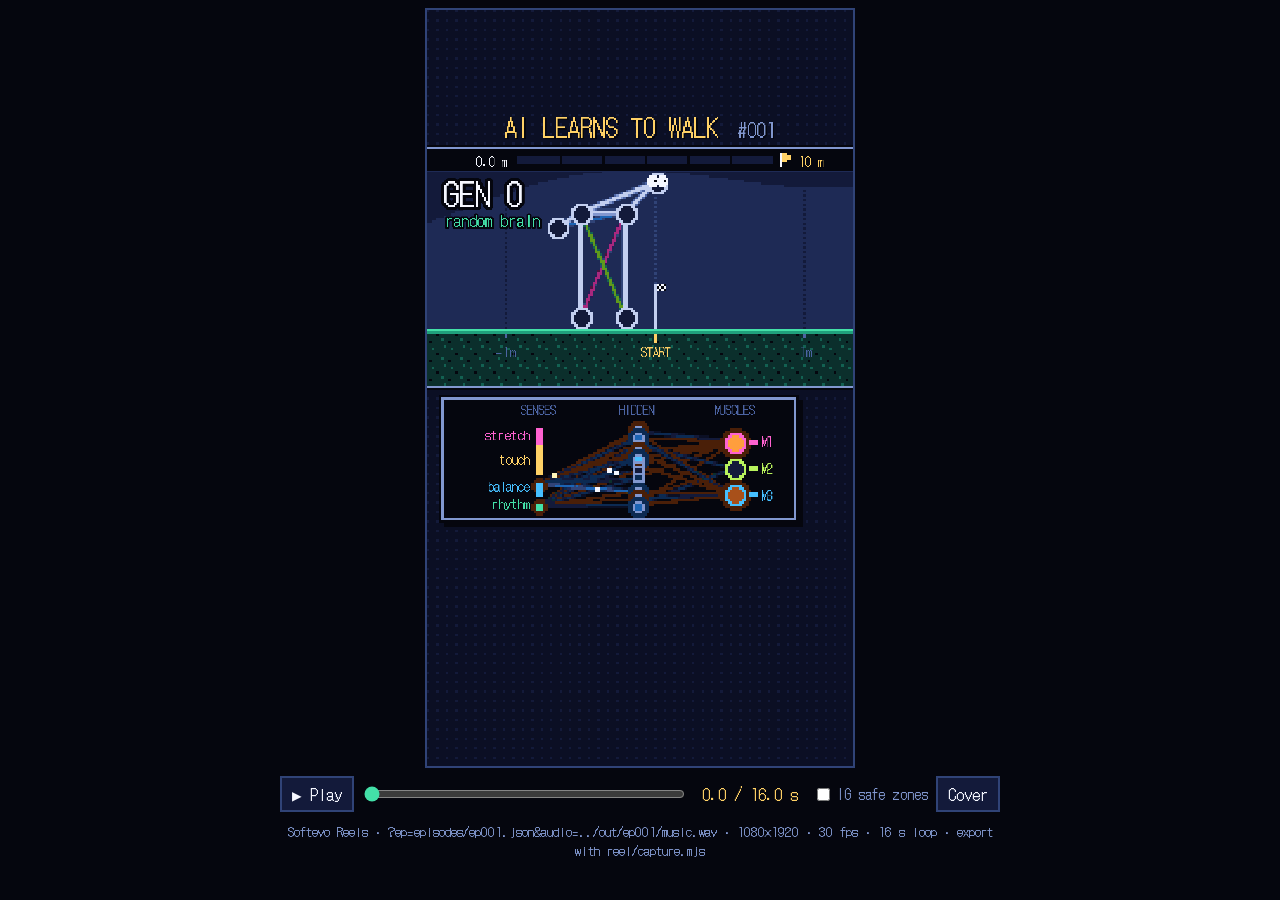
==== commit 7af27890: "リール v2: 16秒の音ハメ台本・オリジナル曲・MP4 書き出し、#001 を作り直し - 台本 drop16 (120 BPM × 8小節 = 16秒、1拍 = 15コマ): つかみ → 成長 →" ====
--- a/reel/index.html
+++ b/reel/index.html
@@ -3,7 +3,7 @@
 <head>
 <meta charset="UTF-8">
 <meta name="viewport" content="width=device-width, initial-scale=1.0">
-<title>SoftEvo Reels</title>
+<title>Softevo Reels</title>
 <link rel="icon" href="../icons/icon-192.png">
 <link rel="stylesheet" href="../fonts/dotgothic16.css">
 <style>
@@ -31,7 +31,7 @@
   <label><input id="guides" type="checkbox"> IG safe zones</label>
   <button id="cover">Cover</button>
 </div>
-<div id="note">SoftEvo Reels · ?ep=episodes/ep001.json · 1080×1920 · 30 fps · frames are exported with reel/capture.mjs</div>
+<div id="note">Softevo Reels · ?ep=episodes/ep001.json&amp;audio=../out/ep001/music.wav · 1080×1920 · 30 fps · 16 s loop · export with reel/capture.mjs</div>
 <div id="work"><canvas id="w-world"></canvas><canvas id="w-brain"></canvas><canvas id="w-cover"></canvas></div>
 <script type="module" src="reel.js"></script>
 </body>
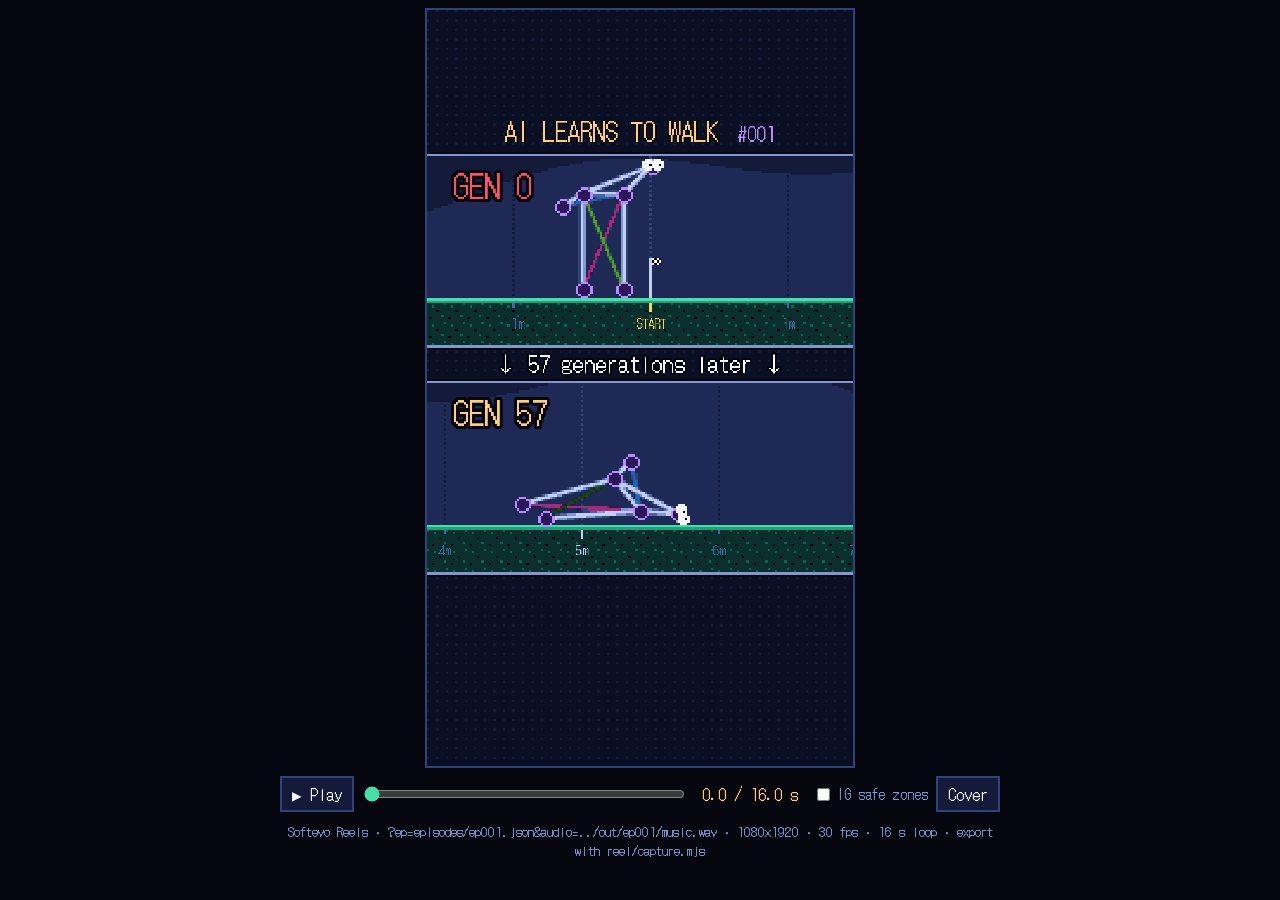
==== commit 8197d4c2: "リール: 外部評価への対応 — 最初の1秒・大きい世界と脳・結果画面・生物の名前と色 - 最初の1秒を3通りに (--hook compare/fail/preview)。標準は上下比較: 上に第0世" ====
--- a/reel/index.html
+++ b/reel/index.html
@@ -32,7 +32,7 @@
   <button id="cover">Cover</button>
 </div>
 <div id="note">Softevo Reels · ?ep=episodes/ep001.json&amp;audio=../out/ep001/music.wav · 1080×1920 · 30 fps · 16 s loop · export with reel/capture.mjs</div>
-<div id="work"><canvas id="w-world"></canvas><canvas id="w-brain"></canvas><canvas id="w-cover"></canvas></div>
+<div id="work"><canvas id="w-world"></canvas><canvas id="w-brain"></canvas><canvas id="w-split"></canvas><canvas id="w-cover"></canvas></div>
 <script type="module" src="reel.js"></script>
 </body>
 </html>
